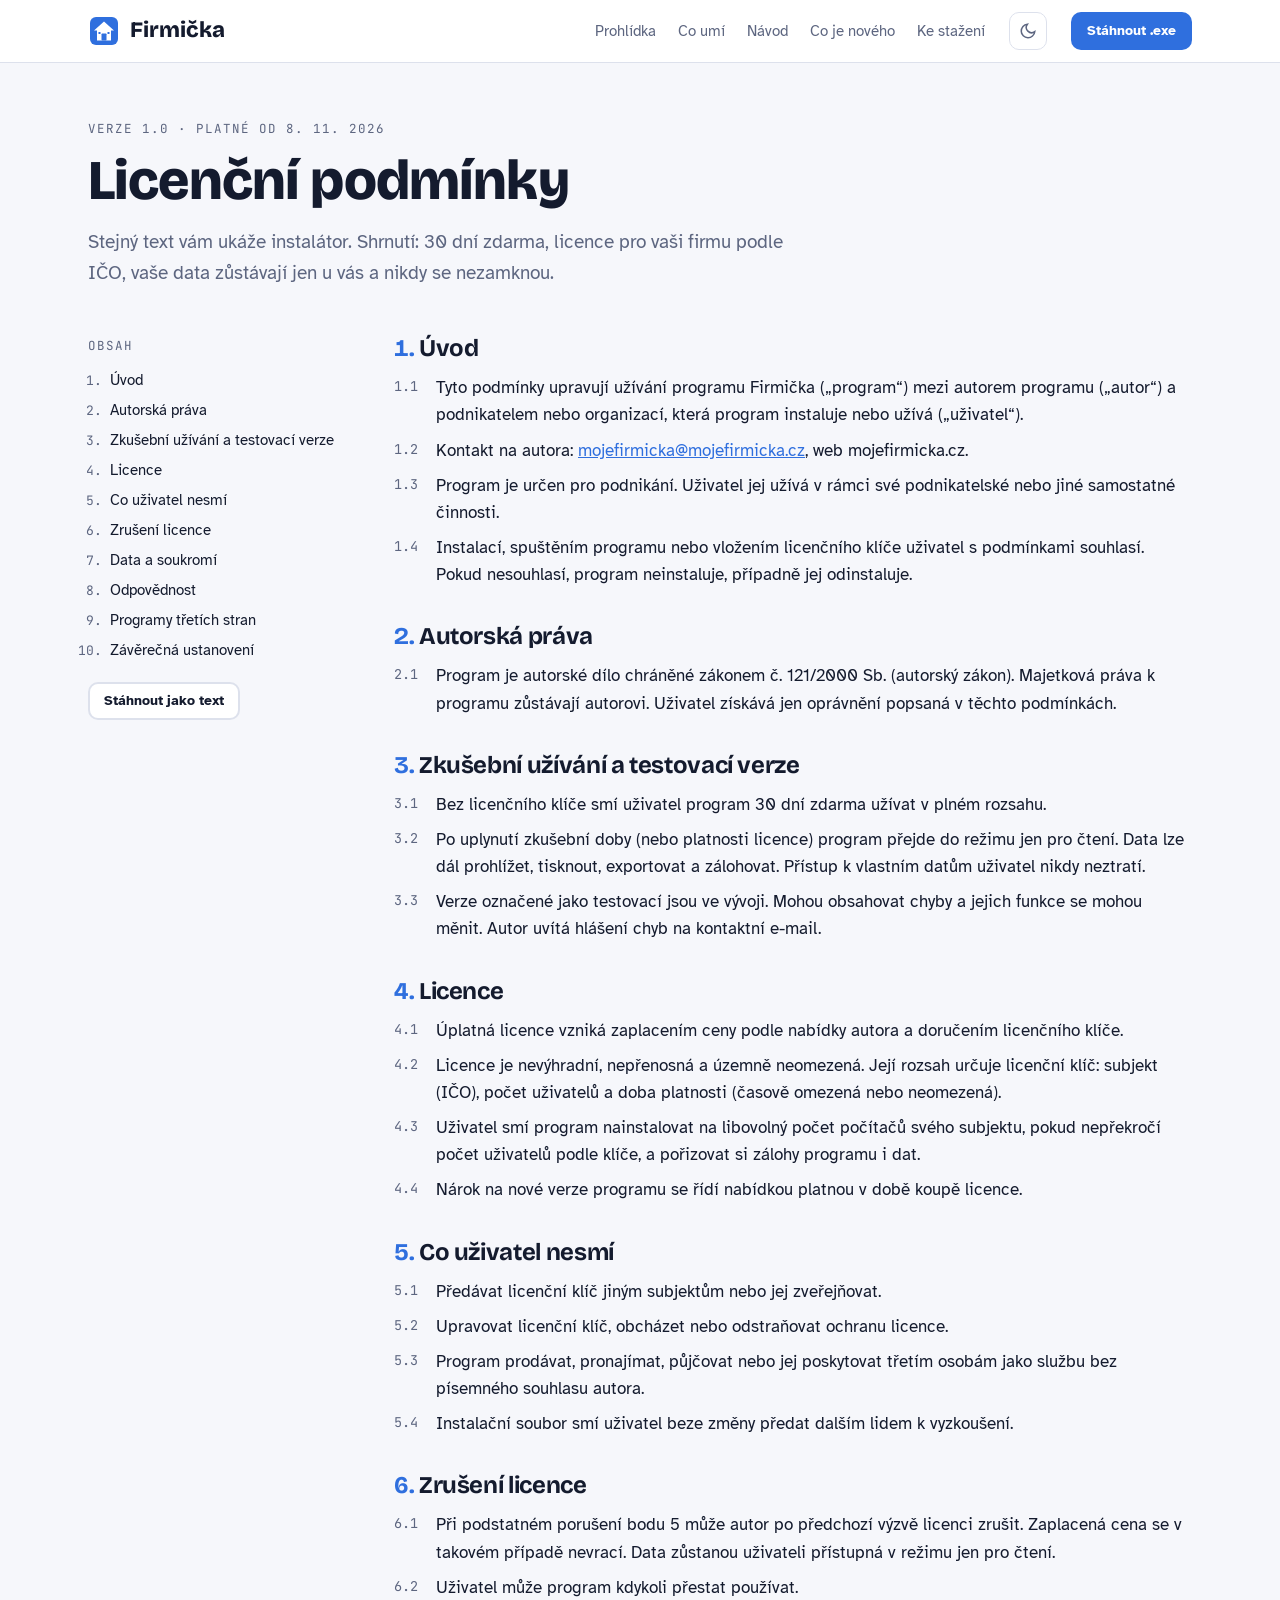
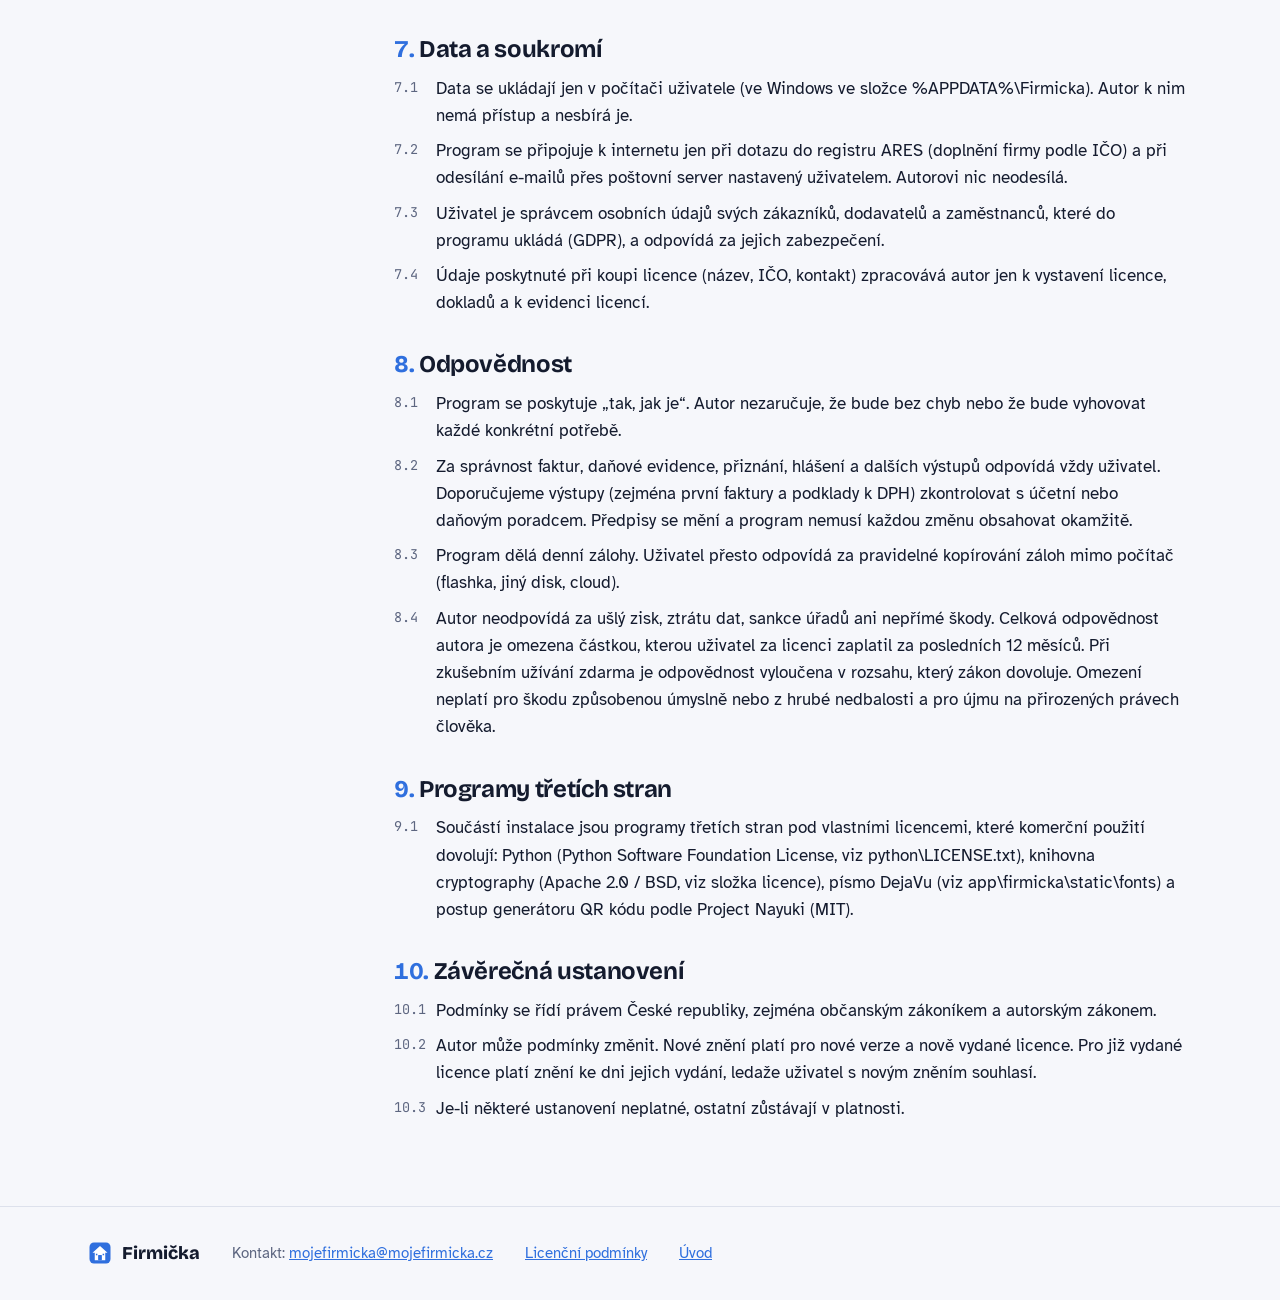
==== podminky.html @ c49df928 "Add files via upload" ====
<!doctype html>
<html lang="cs">
<head>
<meta charset="utf-8">
<meta name="viewport" content="width=device-width, initial-scale=1">
<title>Licenční podmínky · Firmička</title>
<meta name="description" content="Licenční podmínky programu Firmička: zkušební užívání, licence, data a soukromí, odpovědnost.">
<link rel="icon" href="icon.svg" type="image/svg+xml">
<link rel="stylesheet" href="fonts.css">
<link rel="stylesheet" href="styles.css">
<script>try { var t = localStorage.getItem("theme"); if (t) document.documentElement.dataset.theme = t; } catch (e) {}</script>
</head>
<body>

<header class="top">
  <div class="wrap">
    <a class="brand" href="./"><img src="icon.svg" alt="">Firmička</a>
    <nav>
      <a href="./#prohlidka">Prohlídka</a>
      <a href="./#co-umi">Co umí</a>
      <a href="#navod">Návod</a>
      <a href="#novinky">Co je nového</a>
      <a href="stahnout.html">Ke stažení</a>
    </nav>
    <button class="theme" type="button" aria-label="Přepnout světlý / tmavý vzhled" title="Světlý / tmavý vzhled">
      <svg viewBox="0 0 24 24" fill="none" stroke="currentColor" stroke-width="2" stroke-linecap="round"><path d="M21 12.8A9 9 0 1 1 11.2 3a7 7 0 0 0 9.8 9.8z"/></svg>
    </button>
    <a class="btn primary small" href="soubory/Firmicka-Setup-1.10.7.exe" download>Stáhnout .exe</a>
  </div>
</header>

<main>
<section class="page-head">
  <div class="wrap">
    <p class="eyebrow">Verze 1.0 · platné od 8. 11. 2026</p>
    <h1>Licenční podmínky</h1>
    <p class="lead">Stejný text vám ukáže instalátor. Shrnutí: 30 dní zdarma, licence pro vaši firmu podle IČO, vaše data zůstávají jen u vás a nikdy se nezamknou.</p>
  </div>
</section>
<section class="sec" style="padding-top:40px">
  <div class="wrap terms">
    <nav class="toc" aria-label="Obsah"><p class="eyebrow">Obsah</p><ol><li><a href="#cl1">Úvod</a></li><li><a href="#cl2">Autorská práva</a></li><li><a href="#cl3">Zkušební užívání a testovací verze</a></li><li><a href="#cl4">Licence</a></li><li><a href="#cl5">Co uživatel nesmí</a></li><li><a href="#cl6">Zrušení licence</a></li><li><a href="#cl7">Data a soukromí</a></li><li><a href="#cl8">Odpovědnost</a></li><li><a href="#cl9">Programy třetích stran</a></li><li><a href="#cl10">Závěrečná ustanovení</a></li></ol>
      <a class="btn ghost small" href="soubory/LICENCE.txt" download>Stáhnout jako text</a></nav>
    <div class="clauses">
<section class="clause" id="cl1"><h2><span class="num">1.</span> Úvod</h2>
<p><span class="num">1.1</span><span>Tyto podmínky upravují užívání programu Firmička („program“) mezi autorem programu („autor“) a podnikatelem nebo organizací, která program instaluje nebo užívá („uživatel“).</span></p>
<p><span class="num">1.2</span><span>Kontakt na autora: <a href="mailto:mojefirmicka@mojefirmicka.cz">mojefirmicka@mojefirmicka.cz</a>, web mojefirmicka.cz.</span></p>
<p><span class="num">1.3</span><span>Program je určen pro podnikání. Uživatel jej užívá v rámci své podnikatelské nebo jiné samostatné činnosti.</span></p>
<p><span class="num">1.4</span><span>Instalací, spuštěním programu nebo vložením licenčního klíče uživatel s podmínkami souhlasí. Pokud nesouhlasí, program neinstaluje, případně jej odinstaluje.</span></p>
</section>
<section class="clause" id="cl2"><h2><span class="num">2.</span> Autorská práva</h2>
<p><span class="num">2.1</span><span>Program je autorské dílo chráněné zákonem č. 121/2000 Sb. (autorský zákon). Majetková práva k programu zůstávají autorovi. Uživatel získává jen oprávnění popsaná v těchto podmínkách.</span></p>
</section>
<section class="clause" id="cl3"><h2><span class="num">3.</span> Zkušební užívání a testovací verze</h2>
<p><span class="num">3.1</span><span>Bez licenčního klíče smí uživatel program 30 dní zdarma užívat v plném rozsahu.</span></p>
<p><span class="num">3.2</span><span>Po uplynutí zkušební doby (nebo platnosti licence) program přejde do režimu jen pro čtení. Data lze dál prohlížet, tisknout, exportovat a zálohovat. Přístup k vlastním datům uživatel nikdy neztratí.</span></p>
<p><span class="num">3.3</span><span>Verze označené jako testovací jsou ve vývoji. Mohou obsahovat chyby a jejich funkce se mohou měnit. Autor uvítá hlášení chyb na kontaktní e-mail.</span></p>
</section>
<section class="clause" id="cl4"><h2><span class="num">4.</span> Licence</h2>
<p><span class="num">4.1</span><span>Úplatná licence vzniká zaplacením ceny podle nabídky autora a doručením licenčního klíče.</span></p>
<p><span class="num">4.2</span><span>Licence je nevýhradní, nepřenosná a územně neomezená. Její rozsah určuje licenční klíč: subjekt (IČO), počet uživatelů a doba platnosti (časově omezená nebo neomezená).</span></p>
<p><span class="num">4.3</span><span>Uživatel smí program nainstalovat na libovolný počet počítačů svého subjektu, pokud nepřekročí počet uživatelů podle klíče, a pořizovat si zálohy programu i dat.</span></p>
<p><span class="num">4.4</span><span>Nárok na nové verze programu se řídí nabídkou platnou v době koupě licence.</span></p>
</section>
<section class="clause" id="cl5"><h2><span class="num">5.</span> Co uživatel nesmí</h2>
<p><span class="num">5.1</span><span>Předávat licenční klíč jiným subjektům nebo jej zveřejňovat.</span></p>
<p><span class="num">5.2</span><span>Upravovat licenční klíč, obcházet nebo odstraňovat ochranu licence.</span></p>
<p><span class="num">5.3</span><span>Program prodávat, pronajímat, půjčovat nebo jej poskytovat třetím osobám jako službu bez písemného souhlasu autora.</span></p>
<p><span class="num">5.4</span><span>Instalační soubor smí uživatel beze změny předat dalším lidem k vyzkoušení.</span></p>
</section>
<section class="clause" id="cl6"><h2><span class="num">6.</span> Zrušení licence</h2>
<p><span class="num">6.1</span><span>Při podstatném porušení bodu 5 může autor po předchozí výzvě licenci zrušit. Zaplacená cena se v takovém případě nevrací. Data zůstanou uživateli přístupná v režimu jen pro čtení.</span></p>
<p><span class="num">6.2</span><span>Uživatel může program kdykoli přestat používat.</span></p>
</section>
<section class="clause" id="cl7"><h2><span class="num">7.</span> Data a soukromí</h2>
<p><span class="num">7.1</span><span>Data se ukládají jen v počítači uživatele (ve Windows ve složce %APPDATA%\Firmicka). Autor k nim nemá přístup a nesbírá je.</span></p>
<p><span class="num">7.2</span><span>Program se připojuje k internetu jen při dotazu do registru ARES (doplnění firmy podle IČO) a při odesílání e-mailů přes poštovní server nastavený uživatelem. Autorovi nic neodesílá.</span></p>
<p><span class="num">7.3</span><span>Uživatel je správcem osobních údajů svých zákazníků, dodavatelů a zaměstnanců, které do programu ukládá (GDPR), a odpovídá za jejich zabezpečení.</span></p>
<p><span class="num">7.4</span><span>Údaje poskytnuté při koupi licence (název, IČO, kontakt) zpracovává autor jen k vystavení licence, dokladů a k evidenci licencí.</span></p>
</section>
<section class="clause" id="cl8"><h2><span class="num">8.</span> Odpovědnost</h2>
<p><span class="num">8.1</span><span>Program se poskytuje „tak, jak je“. Autor nezaručuje, že bude bez chyb nebo že bude vyhovovat každé konkrétní potřebě.</span></p>
<p><span class="num">8.2</span><span>Za správnost faktur, daňové evidence, přiznání, hlášení a dalších výstupů odpovídá vždy uživatel. Doporučujeme výstupy (zejména první faktury a podklady k DPH) zkontrolovat s účetní nebo daňovým poradcem. Předpisy se mění a program nemusí každou změnu obsahovat okamžitě.</span></p>
<p><span class="num">8.3</span><span>Program dělá denní zálohy. Uživatel přesto odpovídá za pravidelné kopírování záloh mimo počítač (flashka, jiný disk, cloud).</span></p>
<p><span class="num">8.4</span><span>Autor neodpovídá za ušlý zisk, ztrátu dat, sankce úřadů ani nepřímé škody. Celková odpovědnost autora je omezena částkou, kterou uživatel za licenci zaplatil za posledních 12 měsíců. Při zkušebním užívání zdarma je odpovědnost vyloučena v rozsahu, který zákon dovoluje. Omezení neplatí pro škodu způsobenou úmyslně nebo z hrubé nedbalosti a pro újmu na přirozených právech člověka.</span></p>
</section>
<section class="clause" id="cl9"><h2><span class="num">9.</span> Programy třetích stran</h2>
<p><span class="num">9.1</span><span>Součástí instalace jsou programy třetích stran pod vlastními licencemi, které komerční použití dovolují: Python (Python Software Foundation License, viz python\LICENSE.txt), knihovna cryptography (Apache 2.0 / BSD, viz složka licence), písmo DejaVu (viz app\firmicka\static\fonts) a postup generátoru QR kódu podle Project Nayuki (MIT).</span></p>
</section>
<section class="clause" id="cl10"><h2><span class="num">10.</span> Závěrečná ustanovení</h2>
<p><span class="num">10.1</span><span>Podmínky se řídí právem České republiky, zejména občanským zákoníkem a autorským zákonem.</span></p>
<p><span class="num">10.2</span><span>Autor může podmínky změnit. Nové znění platí pro nové verze a nově vydané licence. Pro již vydané licence platí znění ke dni jejich vydání, ledaže uživatel s novým zněním souhlasí.</span></p>
<p><span class="num">10.3</span><span>Je-li některé ustanovení neplatné, ostatní zůstávají v platnosti.</span></p>
</section>
    </div>
  </div>
</section>
</main>

<footer>
  <div class="wrap">
    <a class="brand" href="./"><img src="icon.svg" alt="">Firmička</a>
    <span>Kontakt: <a href="mailto:mojefirmicka@mojefirmicka.cz">mojefirmicka@mojefirmicka.cz</a></span>
    <a href="podminky.html">Licenční podmínky</a>
    <a href="./">Úvod</a>
  </div>
</footer>

<script src="web.js"></script>
</body>
</html>
---- fonts.css ----
/* Písma: Bricolage Grotesque, Atkinson Hyperlegible, JetBrains Mono (SIL Open Font License 1.1),
   uložená přímo na webu – stránka nic nenačítá z Google. */
/* latin-ext */
@font-face {
  font-family: 'Atkinson Hyperlegible';
  font-style: normal;
  font-weight: 400;
  font-display: swap;
  src: url(fonts/atkinson-hyperlegible-latin-ext-0.woff2) format('woff2');
  unicode-range: U+0100-02BA, U+02BD-02C5, U+02C7-02CC, U+02CE-02D7, U+02DD-02FF, U+0304, U+0308, U+0329, U+1D00-1DBF, U+1E00-1E9F, U+1EF2-1EFF, U+2020, U+20A0-20AB, U+20AD-20C4, U+2113, U+2C60-2C7F, U+A720-A7FF;
}
/* latin */
@font-face {
  font-family: 'Atkinson Hyperlegible';
  font-style: normal;
  font-weight: 400;
  font-display: swap;
  src: url(fonts/atkinson-hyperlegible-latin-1.woff2) format('woff2');
  unicode-range: U+0000-00FF, U+0131, U+0152-0153, U+02BB-02BC, U+02C6, U+02DA, U+02DC, U+0304, U+0308, U+0329, U+2000-206F, U+20AC, U+2122, U+2191, U+2193, U+2212, U+2215, U+FEFF, U+FFFD;
}
/* latin-ext */
@font-face {
  font-family: 'Atkinson Hyperlegible';
  font-style: normal;
  font-weight: 700;
  font-display: swap;
  src: url(fonts/atkinson-hyperlegible-latin-ext-2.woff2) format('woff2');
  unicode-range: U+0100-02BA, U+02BD-02C5, U+02C7-02CC, U+02CE-02D7, U+02DD-02FF, U+0304, U+0308, U+0329, U+1D00-1DBF, U+1E00-1E9F, U+1EF2-1EFF, U+2020, U+20A0-20AB, U+20AD-20C4, U+2113, U+2C60-2C7F, U+A720-A7FF;
}
/* latin */
@font-face {
  font-family: 'Atkinson Hyperlegible';
  font-style: normal;
  font-weight: 700;
  font-display: swap;
  src: url(fonts/atkinson-hyperlegible-latin-3.woff2) format('woff2');
  unicode-range: U+0000-00FF, U+0131, U+0152-0153, U+02BB-02BC, U+02C6, U+02DA, U+02DC, U+0304, U+0308, U+0329, U+2000-206F, U+20AC, U+2122, U+2191, U+2193, U+2212, U+2215, U+FEFF, U+FFFD;
}
/* latin-ext */
@font-face {
  font-family: 'Bricolage Grotesque';
  font-style: normal;
  font-weight: 500;
  font-stretch: 100%;
  font-display: swap;
  src: url(fonts/bricolage-grotesque-latin-ext-4.woff2) format('woff2');
  unicode-range: U+0100-02BA, U+02BD-02C5, U+02C7-02CC, U+02CE-02D7, U+02DD-02FF, U+0304, U+0308, U+0329, U+1D00-1DBF, U+1E00-1E9F, U+1EF2-1EFF, U+2020, U+20A0-20AB, U+20AD-20C4, U+2113, U+2C60-2C7F, U+A720-A7FF;
}
/* latin */
@font-face {
  font-family: 'Bricolage Grotesque';
  font-style: normal;
  font-weight: 500;
  font-stretch: 100%;
  font-display: swap;
  src: url(fonts/bricolage-grotesque-latin-5.woff2) format('woff2');
  unicode-range: U+0000-00FF, U+0131, U+0152-0153, U+02BB-02BC, U+02C6, U+02DA, U+02DC, U+0304, U+0308, U+0329, U+2000-206F, U+20AC, U+2122, U+2191, U+2193, U+2212, U+2215, U+FEFF, U+FFFD;
}
/* latin-ext */
@font-face {
  font-family: 'Bricolage Grotesque';
  font-style: normal;
  font-weight: 700;
  font-stretch: 100%;
  font-display: swap;
  src: url(fonts/bricolage-grotesque-latin-ext-4.woff2) format('woff2');
  unicode-range: U+0100-02BA, U+02BD-02C5, U+02C7-02CC, U+02CE-02D7, U+02DD-02FF, U+0304, U+0308, U+0329, U+1D00-1DBF, U+1E00-1E9F, U+1EF2-1EFF, U+2020, U+20A0-20AB, U+20AD-20C4, U+2113, U+2C60-2C7F, U+A720-A7FF;
}
/* latin */
@font-face {
  font-family: 'Bricolage Grotesque';
  font-style: normal;
  font-weight: 700;
  font-stretch: 100%;
  font-display: swap;
  src: url(fonts/bricolage-grotesque-latin-5.woff2) format('woff2');
  unicode-range: U+0000-00FF, U+0131, U+0152-0153, U+02BB-02BC, U+02C6, U+02DA, U+02DC, U+0304, U+0308, U+0329, U+2000-206F, U+20AC, U+2122, U+2191, U+2193, U+2212, U+2215, U+FEFF, U+FFFD;
}
/* latin-ext */
@font-face {
  font-family: 'Bricolage Grotesque';
  font-style: normal;
  font-weight: 800;
  font-stretch: 100%;
  font-display: swap;
  src: url(fonts/bricolage-grotesque-latin-ext-4.woff2) format('woff2');
  unicode-range: U+0100-02BA, U+02BD-02C5, U+02C7-02CC, U+02CE-02D7, U+02DD-02FF, U+0304, U+0308, U+0329, U+1D00-1DBF, U+1E00-1E9F, U+1EF2-1EFF, U+2020, U+20A0-20AB, U+20AD-20C4, U+2113, U+2C60-2C7F, U+A720-A7FF;
}
/* latin */
@font-face {
  font-family: 'Bricolage Grotesque';
  font-style: normal;
  font-weight: 800;
  font-stretch: 100%;
  font-display: swap;
  src: url(fonts/bricolage-grotesque-latin-5.woff2) format('woff2');
  unicode-range: U+0000-00FF, U+0131, U+0152-0153, U+02BB-02BC, U+02C6, U+02DA, U+02DC, U+0304, U+0308, U+0329, U+2000-206F, U+20AC, U+2122, U+2191, U+2193, U+2212, U+2215, U+FEFF, U+FFFD;
}
/* latin-ext */
@font-face {
  font-family: 'JetBrains Mono';
  font-style: normal;
  font-weight: 400;
  font-display: swap;
  src: url(fonts/jetbrains-mono-latin-ext-6.woff2) format('woff2');
  unicode-range: U+0100-02BA, U+02BD-02C5, U+02C7-02CC, U+02CE-02D7, U+02DD-02FF, U+0304, U+0308, U+0329, U+1D00-1DBF, U+1E00-1E9F, U+1EF2-1EFF, U+2020, U+20A0-20AB, U+20AD-20C4, U+2113, U+2C60-2C7F, U+A720-A7FF;
}
/* latin */
@font-face {
  font-family: 'JetBrains Mono';
  font-style: normal;
  font-weight: 400;
  font-display: swap;
  src: url(fonts/jetbrains-mono-latin-7.woff2) format('woff2');
  unicode-range: U+0000-00FF, U+0131, U+0152-0153, U+02BB-02BC, U+02C6, U+02DA, U+02DC, U+0304, U+0308, U+0329, U+2000-206F, U+20AC, U+2122, U+2191, U+2193, U+2212, U+2215, U+FEFF, U+FFFD;
}
/* latin-ext */
@font-face {
  font-family: 'JetBrains Mono';
  font-style: normal;
  font-weight: 600;
  font-display: swap;
  src: url(fonts/jetbrains-mono-latin-ext-6.woff2) format('woff2');
  unicode-range: U+0100-02BA, U+02BD-02C5, U+02C7-02CC, U+02CE-02D7, U+02DD-02FF, U+0304, U+0308, U+0329, U+1D00-1DBF, U+1E00-1E9F, U+1EF2-1EFF, U+2020, U+20A0-20AB, U+20AD-20C4, U+2113, U+2C60-2C7F, U+A720-A7FF;
}
/* latin */
@font-face {
  font-family: 'JetBrains Mono';
  font-style: normal;
  font-weight: 600;
  font-display: swap;
  src: url(fonts/jetbrains-mono-latin-7.woff2) format('woff2');
  unicode-range: U+0000-00FF, U+0131, U+0152-0153, U+02BB-02BC, U+02C6, U+02DA, U+02DC, U+0304, U+0308, U+0329, U+2000-206F, U+20AC, U+2122, U+2191, U+2193, U+2212, U+2215, U+FEFF, U+FFFD;
}
---- styles.css ----
/* Firmička – web. Barvy podle aplikace (modrá #2f6fde), světlý i tmavý režim. */
:root {
  --paper: #f6f7fb; --sheet: #ffffff; --ink: #141b2e; --muted: #5d6680; --line: #dde1ec;
  --blue: #2f6fde; --blue-deep: #1d4fb0; --blue-wash: #e8effc; --stamp: #c8402f; --ok: #1f8a4c; --warn-wash: #fff4dc;
  --on-blue: #ffffff;
  --shadow: 0 1px 0 var(--line), 0 30px 60px -32px rgba(20, 35, 80, .45);
  --display: "Bricolage Grotesque", "Segoe UI", system-ui, sans-serif;
  --body: "Atkinson Hyperlegible", "Segoe UI", system-ui, sans-serif;
  --mono: "JetBrains Mono", ui-monospace, Consolas, monospace;
  color-scheme: light;
}
@media (prefers-color-scheme: dark) {
  :root:not([data-theme="light"]) {
    --paper: #0f1320; --sheet: #182033; --ink: #e8ebf4; --muted: #9aa3bb; --line: #2a3349;
    --blue: #5b8ff0; --blue-deep: #2a5bc4; --blue-wash: #1b2742; --stamp: #ef6e5c; --ok: #4cc27f; --warn-wash: #2e2716;
    --shadow: 0 1px 0 var(--line), 0 30px 60px -32px rgba(0, 0, 0, .8); color-scheme: dark;
  }
}
:root[data-theme="dark"] {
  --paper: #0f1320; --sheet: #182033; --ink: #e8ebf4; --muted: #9aa3bb; --line: #2a3349;
  --blue: #5b8ff0; --blue-deep: #2a5bc4; --blue-wash: #1b2742; --stamp: #ef6e5c; --ok: #4cc27f; --warn-wash: #2e2716;
  --shadow: 0 1px 0 var(--line), 0 30px 60px -32px rgba(0, 0, 0, .8); color-scheme: dark;
}

* { box-sizing: border-box; }
html { scroll-behavior: smooth; scroll-padding-top: 80px; }
body { margin: 0; background: var(--paper); color: var(--ink); font-family: var(--body); font-size: 17px; line-height: 1.6; overflow-x: hidden; }
img { max-width: 100%; display: block; }
a { color: var(--blue); }
a:focus-visible, button:focus-visible, summary:focus-visible { outline: 3px solid var(--blue); outline-offset: 3px; border-radius: 6px; }
h1, h2, h3 { font-family: var(--display); line-height: 1.08; text-wrap: balance; margin: 0; letter-spacing: -0.015em; }
p { margin: 0; }
.wrap { max-width: 1160px; margin: 0 auto; padding-inline: 16px; }
@media (min-width: 700px) { .wrap { padding-inline: 28px; } }
.eyebrow { font-family: var(--mono); font-size: 12.5px; letter-spacing: .08em; text-transform: uppercase; color: var(--muted); }
.num { font-family: var(--mono); font-variant-numeric: tabular-nums; }
.beta { display: inline-block; font-family: var(--mono); font-size: 11.5px; font-weight: 600; letter-spacing: .08em; text-transform: uppercase;
  color: var(--stamp); border: 1.5px solid currentColor; border-radius: 5px; padding: 1px 7px; vertical-align: middle; }

/* hlavička */
.top { position: sticky; top: 0; z-index: 20; background: color-mix(in srgb, var(--sheet) 92%, transparent); backdrop-filter: blur(10px); border-bottom: 1px solid var(--line); }
.top .wrap { display: flex; align-items: center; gap: 24px; padding-block: 12px; }
.brand { display: flex; align-items: center; gap: 10px; font-family: var(--display); font-weight: 800; font-size: 22px; color: var(--ink); text-decoration: none; }
.brand img { width: 32px; height: 32px; flex: none; }
.top nav { display: flex; gap: 22px; margin-left: auto; }
.top nav a { color: var(--muted); text-decoration: none; font-size: 15px; }
.top nav a:hover, .top nav a[aria-current] { color: var(--ink); }
.theme { background: none; border: 1px solid var(--line); color: var(--muted); width: 38px; height: 38px; border-radius: 10px; cursor: pointer; display: grid; place-items: center; flex: none; }
.theme:hover { color: var(--ink); border-color: var(--blue); }
.theme svg { width: 18px; height: 18px; }
.btn { display: inline-flex; align-items: center; justify-content: center; gap: 10px; font: 700 16px/1.1 var(--body); padding: 14px 22px; border-radius: 10px; text-decoration: none; border: 2px solid transparent; cursor: pointer; }
.btn.primary { background: var(--blue); color: var(--on-blue); }
.btn.primary:hover { background: var(--blue-deep); }
.btn.ghost { border-color: var(--line); color: var(--ink); background: var(--sheet); }
.btn.ghost:hover { border-color: var(--blue); }
.btn.small { padding: 9px 14px; font-size: 14px; }
.btn svg { width: 18px; height: 18px; flex: none; }
@media (max-width: 820px) { .top nav { display: none; } .top .btn { margin-left: auto; } }
@media (max-width: 380px) { .top .btn.small { padding: 8px 10px; font-size: 13px; } .brand { font-size: 19px; } }

/* hero */
.hero .wrap { display: grid; grid-template-columns: minmax(0, .9fr) minmax(0, 1.25fr); gap: 52px; align-items: center; padding-block: 64px 80px; }
.hero h1 { font-size: clamp(38px, 5.4vw, 66px); font-weight: 800; margin-top: 14px; }
.hero h1 em { font-style: normal; color: var(--blue); }
.hero .lead { font-size: 19px; color: var(--muted); max-width: 36ch; margin-top: 22px; }
.cta { display: flex; gap: 12px; flex-wrap: wrap; margin-top: 30px; }
.facts { display: flex; flex-wrap: wrap; gap: 6px 22px; margin: 24px 0 0; font-size: 14.5px; color: var(--muted); padding: 0; list-style: none; }
.facts li::before { content: "✓ "; color: var(--ok); font-weight: 700; }
@media (max-width: 960px) { .hero .wrap { grid-template-columns: 1fr; gap: 44px; padding-block: 40px 56px; } }

/* okno prohlížeče se snímkem */
.win { background: var(--sheet); border: 1px solid var(--line); border-radius: 12px; overflow: hidden; box-shadow: var(--shadow); }
.win .bar { display: flex; align-items: center; gap: 7px; padding: 9px 12px; border-bottom: 1px solid var(--line); background: var(--paper); }
.win .bar i { width: 10px; height: 10px; border-radius: 50%; background: var(--line); }
.win .bar span { margin-left: 10px; font-family: var(--mono); font-size: 11.5px; color: var(--muted); background: var(--sheet); border: 1px solid var(--line); border-radius: 6px; padding: 2px 10px; overflow: hidden; white-space: nowrap; text-overflow: ellipsis; }
.win img { width: 100%; height: auto; aspect-ratio: 1360 / 850; }
.hero .win { transform: perspective(1600px) rotateY(-4deg) rotateX(1deg); }
@media (max-width: 960px) { .hero .win { transform: none; } }
.shot-dark { display: none; }
:root[data-theme="dark"] .shot-light { display: none; }
:root[data-theme="dark"] .shot-dark { display: block; }
@media (prefers-color-scheme: dark) {
  :root:not([data-theme="light"]) .shot-light { display: none; }
  :root:not([data-theme="light"]) .shot-dark { display: block; }
}

/* sekce */
.sec { padding-block: 84px; }
.sec-head { display: grid; gap: 12px; max-width: 660px; margin-bottom: 44px; }
.sec-head h2 { font-size: clamp(30px, 4vw, 44px); font-weight: 700; }
.sec-head p { color: var(--muted); font-size: 18px; }
.band { background: var(--sheet); border-block: 1px solid var(--line); }

/* prohlídka – záložky se snímky */
.tour { display: grid; grid-template-columns: 260px minmax(0, 1fr); gap: 36px; align-items: start; }
.tabs { display: grid; gap: 4px; }
.tab { text-align: left; background: none; border: 1px solid transparent; border-radius: 10px; padding: 12px 14px; cursor: pointer; color: var(--ink); font: inherit; display: grid; gap: 2px; }
.tab b { font-family: var(--display); font-size: 18px; }
.tab span { font-size: 14px; color: var(--muted); line-height: 1.4; }
.tab:hover { border-color: var(--line); }
.tab[aria-selected="true"] { background: var(--blue-wash); border-color: var(--blue); }
.tab[aria-selected="true"] b { color: var(--blue); }
.tour .cap { margin-top: 16px; color: var(--muted); font-size: 15.5px; min-height: 3em; }
@media (max-width: 900px) {
  .tour { grid-template-columns: 1fr; gap: 20px; }
  .tabs { display: flex; overflow-x: auto; gap: 6px; padding-bottom: 6px; scrollbar-width: thin; }
  .tab { flex: none; padding: 8px 14px; border-color: var(--line); background: var(--sheet); }
  .tab span { display: none; }
  .tab b { font-size: 15.5px; }
}

/* moduly */
.mods { display: grid; grid-template-columns: repeat(3, 1fr); gap: 1px; background: var(--line); border: 1px solid var(--line); border-radius: 14px; overflow: hidden; }
.mod { background: var(--sheet); padding: 28px 26px 30px; display: grid; gap: 10px; align-content: start; min-width: 0; }
.mod .tag { font-family: var(--mono); font-size: 12px; color: var(--blue); }
.mod h3 { font-size: 23px; font-weight: 700; }
.mod p { color: var(--muted); font-size: 15.5px; }
.mod ul { margin: 4px 0 0; padding: 0; list-style: none; display: grid; gap: 4px; font-size: 14.5px; }
.mod li { padding-left: 16px; position: relative; }
.mod li::before { content: ""; position: absolute; left: 0; top: .65em; width: 7px; height: 2px; background: var(--blue); }
@media (max-width: 900px) { .mods { grid-template-columns: 1fr 1fr; } }
@media (max-width: 600px) { .mods { grid-template-columns: 1fr; } }

/* pro účetní */
.split { display: grid; grid-template-columns: minmax(0, 1fr) minmax(0, 1.1fr); gap: 56px; align-items: start; }
.split .sec-head { margin-bottom: 0; }
.formats { display: grid; border-top: 1px solid var(--line); }
.fmt { display: grid; grid-template-columns: 170px 1fr; gap: 16px; padding: 16px 0; border-bottom: 1px solid var(--line); }
.fmt code { font-family: var(--mono); font-size: 14px; font-weight: 600; }
.fmt span { color: var(--muted); font-size: 15.5px; }
@media (max-width: 900px) { .split { grid-template-columns: 1fr; gap: 36px; } }
@media (max-width: 520px) { .fmt { grid-template-columns: 1fr; gap: 2px; } }

/* mobil */
.phones { display: flex; gap: 18px; justify-content: center; align-items: flex-start; min-width: 0; }
.phone { width: calc((100% - 36px) / 3); max-width: 210px; flex: none; border: 8px solid #1b2133; border-radius: 30px; overflow: hidden; background: #1b2133; box-shadow: var(--shadow); }
.phone img { border-radius: 22px; width: 100%; height: auto; aspect-ratio: 390 / 844; }
.phone:nth-child(2) { margin-top: 40px; }
@media (max-width: 760px) { .phones { gap: 12px; } .phone { width: calc((100% - 24px) / 3); border-width: 5px; border-radius: 18px; } .phone img { border-radius: 13px; } .phone:nth-child(2) { margin-top: 20px; } }

/* kroky */
.steps { display: grid; grid-template-columns: repeat(3, 1fr); gap: 28px; counter-reset: s; padding: 0; margin: 0; list-style: none; }
.steps li { display: grid; gap: 8px; align-content: start; }
.steps li::before { counter-increment: s; content: counter(s); font-family: var(--display); font-weight: 800; font-size: 44px; color: var(--blue); line-height: 1; }
.steps h3 { font-size: 21px; font-weight: 700; }
.steps p { color: var(--muted); font-size: 15.5px; }
@media (max-width: 760px) { .steps { grid-template-columns: 1fr; } }

/* stažení */
.dl { background: var(--blue-deep); color: var(--on-blue); }
.dl .sec-head p, .dl .eyebrow { color: rgba(255,255,255,.8); }
.files { display: grid; grid-template-columns: 1.3fr 1fr 1fr; gap: 16px; }
.file { background: var(--sheet); color: var(--ink); border-radius: 14px; padding: 26px; display: grid; gap: 10px; align-content: start; min-width: 0; border: 1px solid var(--line); }
.file.main { outline: 3px solid #ffd27a; outline-offset: -3px; }
.file h3 { font-size: 22px; font-weight: 700; }
.file .meta { font-family: var(--mono); font-size: 12.5px; color: var(--muted); overflow-wrap: anywhere; }
.file p { font-size: 15px; color: var(--muted); }
.file .btn { margin-top: 6px; }
.file .rec { font-family: var(--mono); font-size: 11.5px; letter-spacing: .08em; text-transform: uppercase; color: var(--stamp); }
.note { margin-top: 18px; font-size: 14.5px; color: rgba(255,255,255,.82); max-width: 72ch; }
@media (max-width: 900px) { .files { grid-template-columns: 1fr; } }

/* FAQ */
.faq { display: grid; grid-template-columns: 1fr 1fr; gap: 0 48px; }
.faq details { border-top: 1px solid var(--line); padding: 18px 0; }
.faq summary { cursor: pointer; font-family: var(--display); font-weight: 700; font-size: 19px; list-style: none; display: flex; justify-content: space-between; gap: 16px; }
.faq summary::-webkit-details-marker { display: none; }
.faq summary::after { content: "+"; color: var(--blue); font-family: var(--mono); }
.faq details[open] summary::after { content: "–"; }
.faq details p { margin-top: 10px; color: var(--muted); font-size: 16px; max-width: 60ch; }
@media (max-width: 760px) { .faq { grid-template-columns: 1fr; } }

/* stránka ke stažení */
.page-head { padding-block: 56px 8px; }
.page-head h1 { font-size: clamp(36px, 5vw, 56px); font-weight: 800; margin-top: 12px; }
.page-head p.lead { color: var(--muted); font-size: 19px; margin-top: 16px; max-width: 60ch; }
.callout { background: var(--warn-wash); border: 1px solid color-mix(in srgb, #d99a1e 45%, var(--line)); border-radius: 12px; padding: 18px 20px; font-size: 15.5px; display: grid; gap: 6px; }
.callout b { font-family: var(--display); font-size: 17px; }
.guide { display: grid; grid-template-columns: minmax(0, 1fr) minmax(0, 1fr); gap: 40px; }
.guide h3 { font-size: 22px; margin-bottom: 12px; }
.guide ol { margin: 0; padding-left: 22px; display: grid; gap: 8px; color: var(--ink); }
.guide ol li::marker { font-family: var(--mono); color: var(--blue); font-weight: 600; }
.guide p { color: var(--muted); font-size: 15.5px; margin-top: 10px; }
kbd, .k { font-family: var(--mono); font-size: 13.5px; background: var(--paper); border: 1px solid var(--line); border-bottom-width: 2px; border-radius: 5px; padding: 0 6px; white-space: nowrap; }
@media (max-width: 820px) { .guide { grid-template-columns: 1fr; } }
.sums { background: var(--sheet); border: 1px solid var(--line); border-radius: 12px; padding: 16px 18px; }
.sums summary { cursor: pointer; font-weight: 700; }
.sums pre { margin: 12px 0 0; padding: 14px 16px; background: var(--paper); border-radius: 8px; overflow-x: auto; font-family: var(--mono); font-size: 12px; line-height: 1.7; }
.sums p { color: var(--muted); font-size: 14.5px; margin-top: 10px; }
.log { display: grid; gap: 0; border-top: 1px solid var(--line); }
.log article { display: grid; grid-template-columns: 150px minmax(0, 1fr); gap: 20px; padding: 20px 0; border-bottom: 1px solid var(--line); }
.log h3 { font-size: 20px; }
.log .when { font-family: var(--mono); font-size: 12.5px; color: var(--muted); margin-top: 4px; }
.log ul { margin: 0; padding-left: 18px; color: var(--muted); font-size: 15.5px; display: grid; gap: 3px; }
@media (max-width: 600px) { .log article { grid-template-columns: 1fr; gap: 8px; } }

/* galerie – zvětšení snímku */
.zoom { cursor: zoom-in; }
dialog.lb { border: 0; padding: 0; background: transparent; max-width: min(1400px, 96vw); width: 100%; }
dialog.lb::backdrop { background: rgba(8, 12, 24, .82); }
dialog.lb img { width: 100%; height: auto; border-radius: 10px; box-shadow: 0 30px 80px rgba(0,0,0,.6); }
dialog.lb button { position: absolute; top: -44px; right: 0; background: #fff; color: #141b2e; border: 0; border-radius: 8px; padding: 8px 14px; font: 700 15px var(--body); cursor: pointer; }
dialog.lb p { color: #fff; text-align: center; margin-top: 12px; font-size: 15px; }

/* patička */
footer { border-top: 1px solid var(--line); }
footer .wrap { display: flex; flex-wrap: wrap; gap: 12px 32px; align-items: center; padding-block: 32px; font-size: 14.5px; color: var(--muted); }
footer .brand { font-size: 18px; }
footer .brand img { width: 24px; height: 24px; }
.ph { background: var(--blue-wash); color: var(--blue); padding: 1px 6px; border-radius: 4px; font-family: var(--mono); font-size: 13px; }

@media (prefers-reduced-motion: no-preference) {
  .hero .win { animation: rise .8s cubic-bezier(.2,.8,.2,1) both; }
  @keyframes rise { from { opacity: 0; transform: perspective(1600px) rotateY(-10deg) translateY(24px); } }
  .tour .win img { animation: fade .35s ease both; }
  @keyframes fade { from { opacity: .3; } }
}

/* licenční podmínky */
.terms { display: grid; grid-template-columns: 250px minmax(0, 1fr); gap: 56px; align-items: start; }
.toc { position: sticky; top: 90px; display: grid; gap: 12px; }
.toc ol { margin: 0; padding-left: 22px; display: grid; gap: 6px; font-size: 15px; }
.toc ol li::marker { font-family: var(--mono); color: var(--muted); font-size: 13px; }
.toc a { color: var(--ink); text-decoration: none; }
.toc a:hover { color: var(--blue); }
.toc .btn { justify-self: start; margin-top: 8px; }
.clauses { max-width: 72ch; display: grid; gap: 36px; }
.clause h2 { font-size: 24px; margin-bottom: 12px; }
.clause h2 .num { color: var(--blue); font-family: var(--display); }
.clause p { margin-top: 8px; color: var(--ink); display: grid; grid-template-columns: 42px 1fr; }
.clause p .num { color: var(--muted); font-size: 13.5px; padding-top: 2px; }
@media (max-width: 820px) { .terms { grid-template-columns: 1fr; gap: 32px; } .toc { position: static; } }

/* EET 2.0 ready */
.eet-ready { display: inline-flex; align-items: center; gap: 8px; flex-wrap: wrap; margin-top: 16px; padding: 6px 14px 6px 8px;
  border-radius: 999px; background: color-mix(in srgb, var(--ok) 12%, var(--sheet)); border: 1px solid color-mix(in srgb, var(--ok) 35%, transparent);
  color: var(--ink); text-decoration: none; font-size: 14px; line-height: 1.3; }
.eet-ready svg { width: 22px; height: 22px; flex: none; padding: 3px; border-radius: 50%; background: var(--ok); color: #fff; }
.eet-ready b { font-family: var(--mono); font-size: 13px; letter-spacing: .06em; text-transform: uppercase; color: var(--ok); }
.eet-ready span { color: var(--muted); }
.eet-ready:hover { border-color: var(--ok); }
.eet-strip { border-block: 1px solid var(--line); background: color-mix(in srgb, var(--ok) 7%, var(--paper)); }
.eet-strip .wrap { padding-block: 22px; }
.eet-strip p { max-width: 80ch; color: var(--muted); }
.eet-strip b { color: var(--ink); }
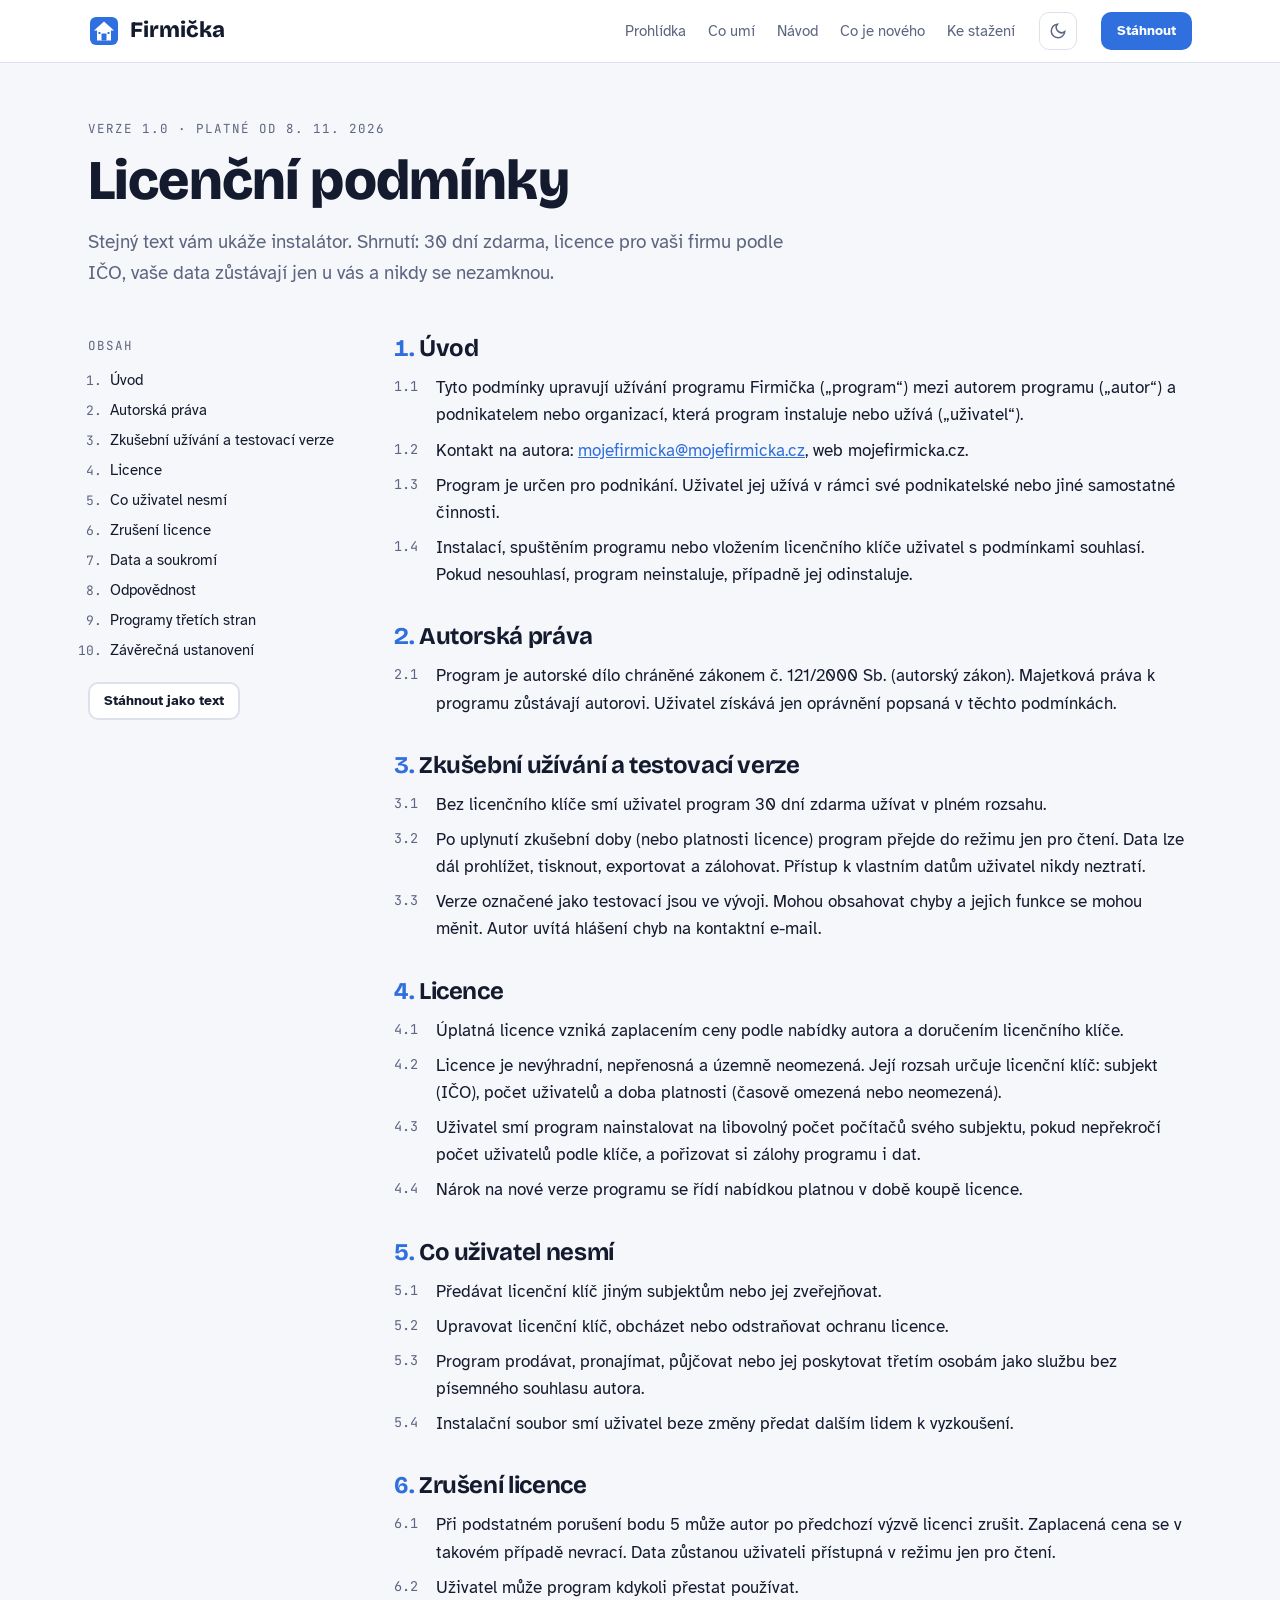
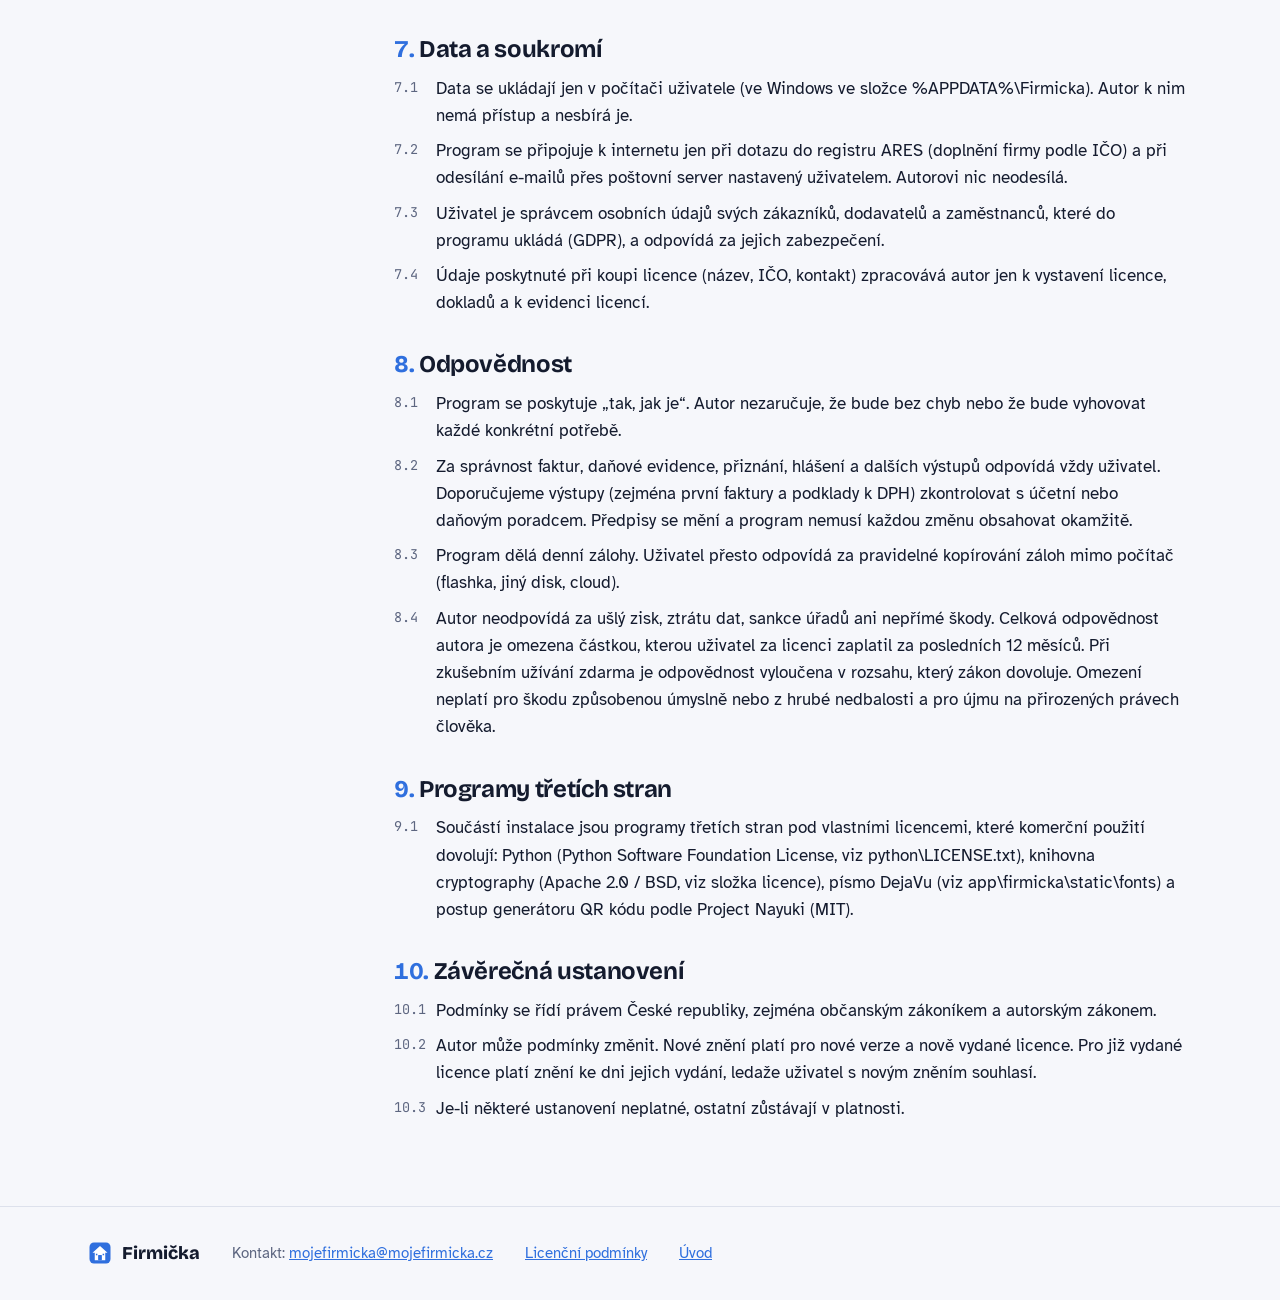
==== commit 7ba39361: "Add files via upload" ====
--- a/podminky.html
+++ b/podminky.html
@@ -18,14 +18,14 @@
     <nav>
       <a href="./#prohlidka">Prohlídka</a>
       <a href="./#co-umi">Co umí</a>
-      <a href="#navod">Návod</a>
-      <a href="#novinky">Co je nového</a>
+      <a href="stahnout.html#navod">Návod</a>
+      <a href="stahnout.html#novinky">Co je nového</a>
       <a href="stahnout.html">Ke stažení</a>
     </nav>
     <button class="theme" type="button" aria-label="Přepnout světlý / tmavý vzhled" title="Světlý / tmavý vzhled">
       <svg viewBox="0 0 24 24" fill="none" stroke="currentColor" stroke-width="2" stroke-linecap="round"><path d="M21 12.8A9 9 0 1 1 11.2 3a7 7 0 0 0 9.8 9.8z"/></svg>
     </button>
-    <a class="btn primary small" href="soubory/Firmicka-Setup-1.10.7.exe" download>Stáhnout .exe</a>
+    <a class="btn primary small" href="stahnout.html">Stáhnout</a>
   </div>
 </header>
 
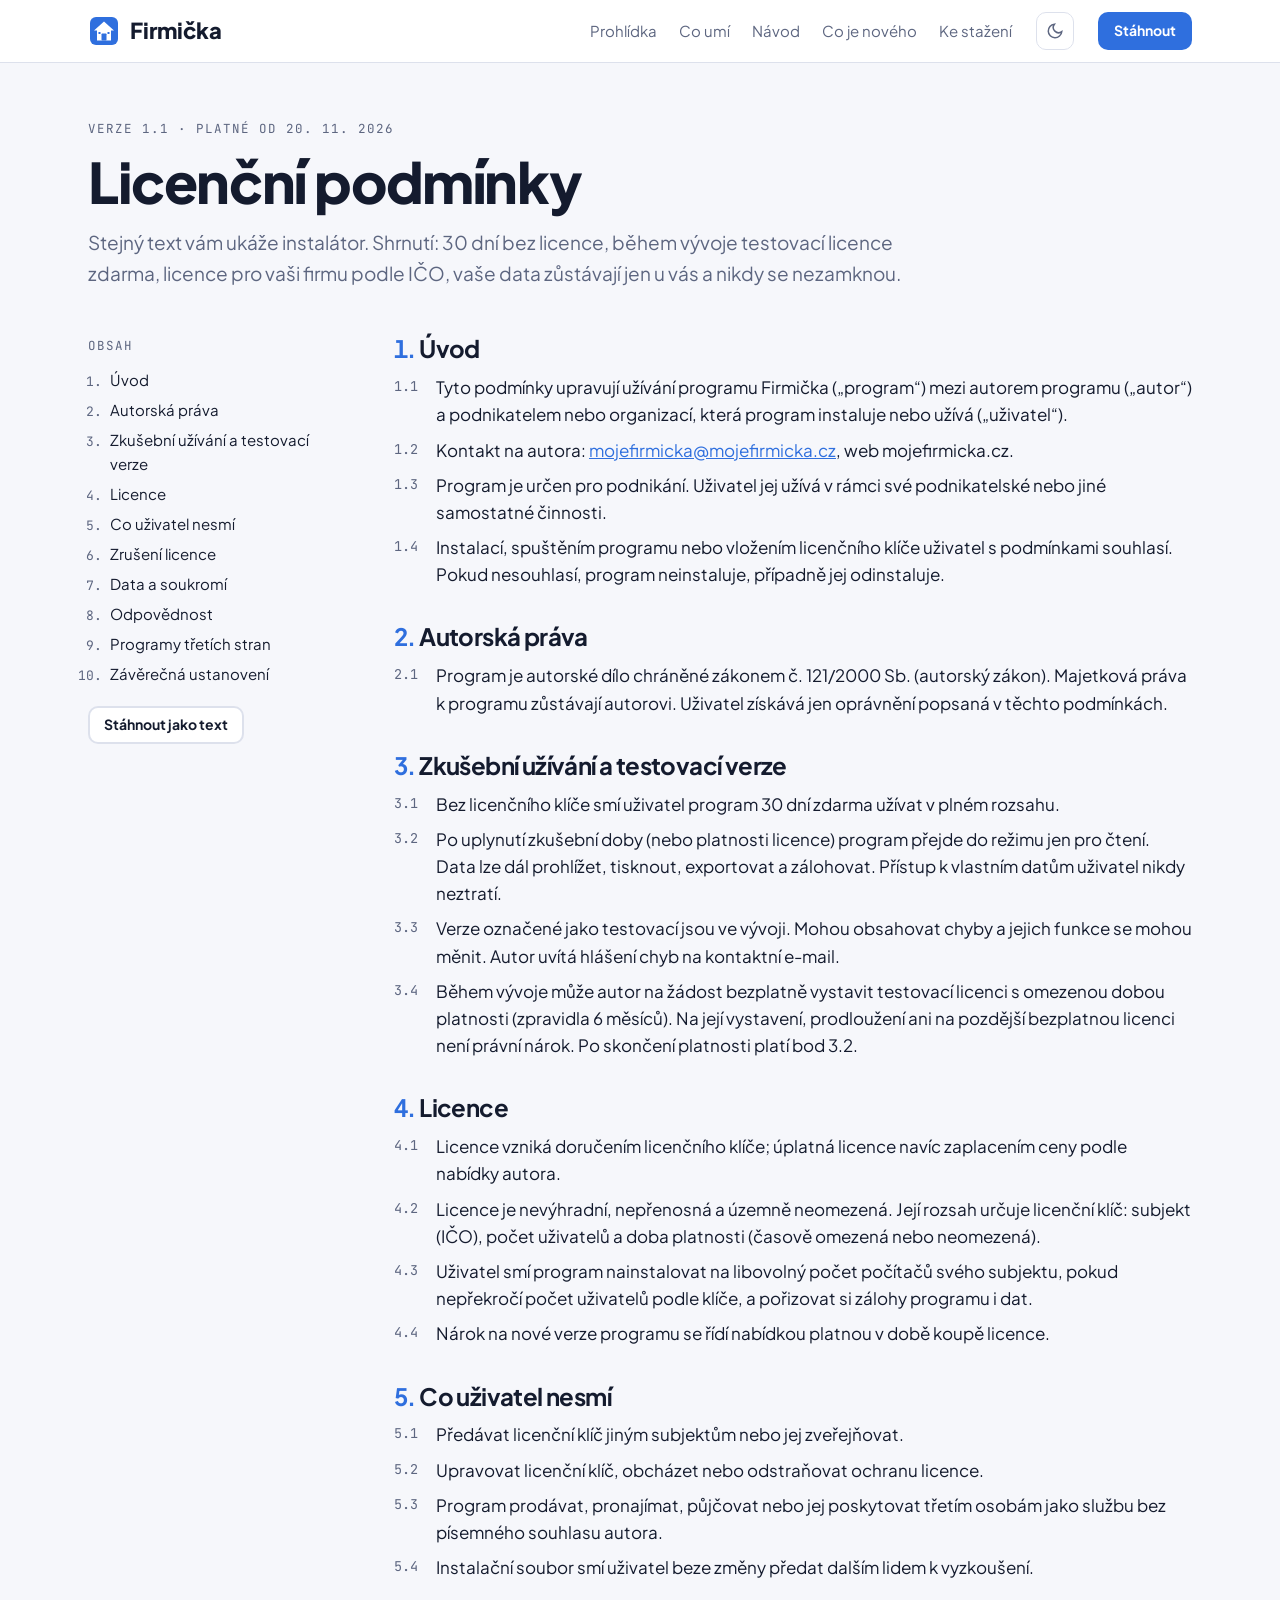
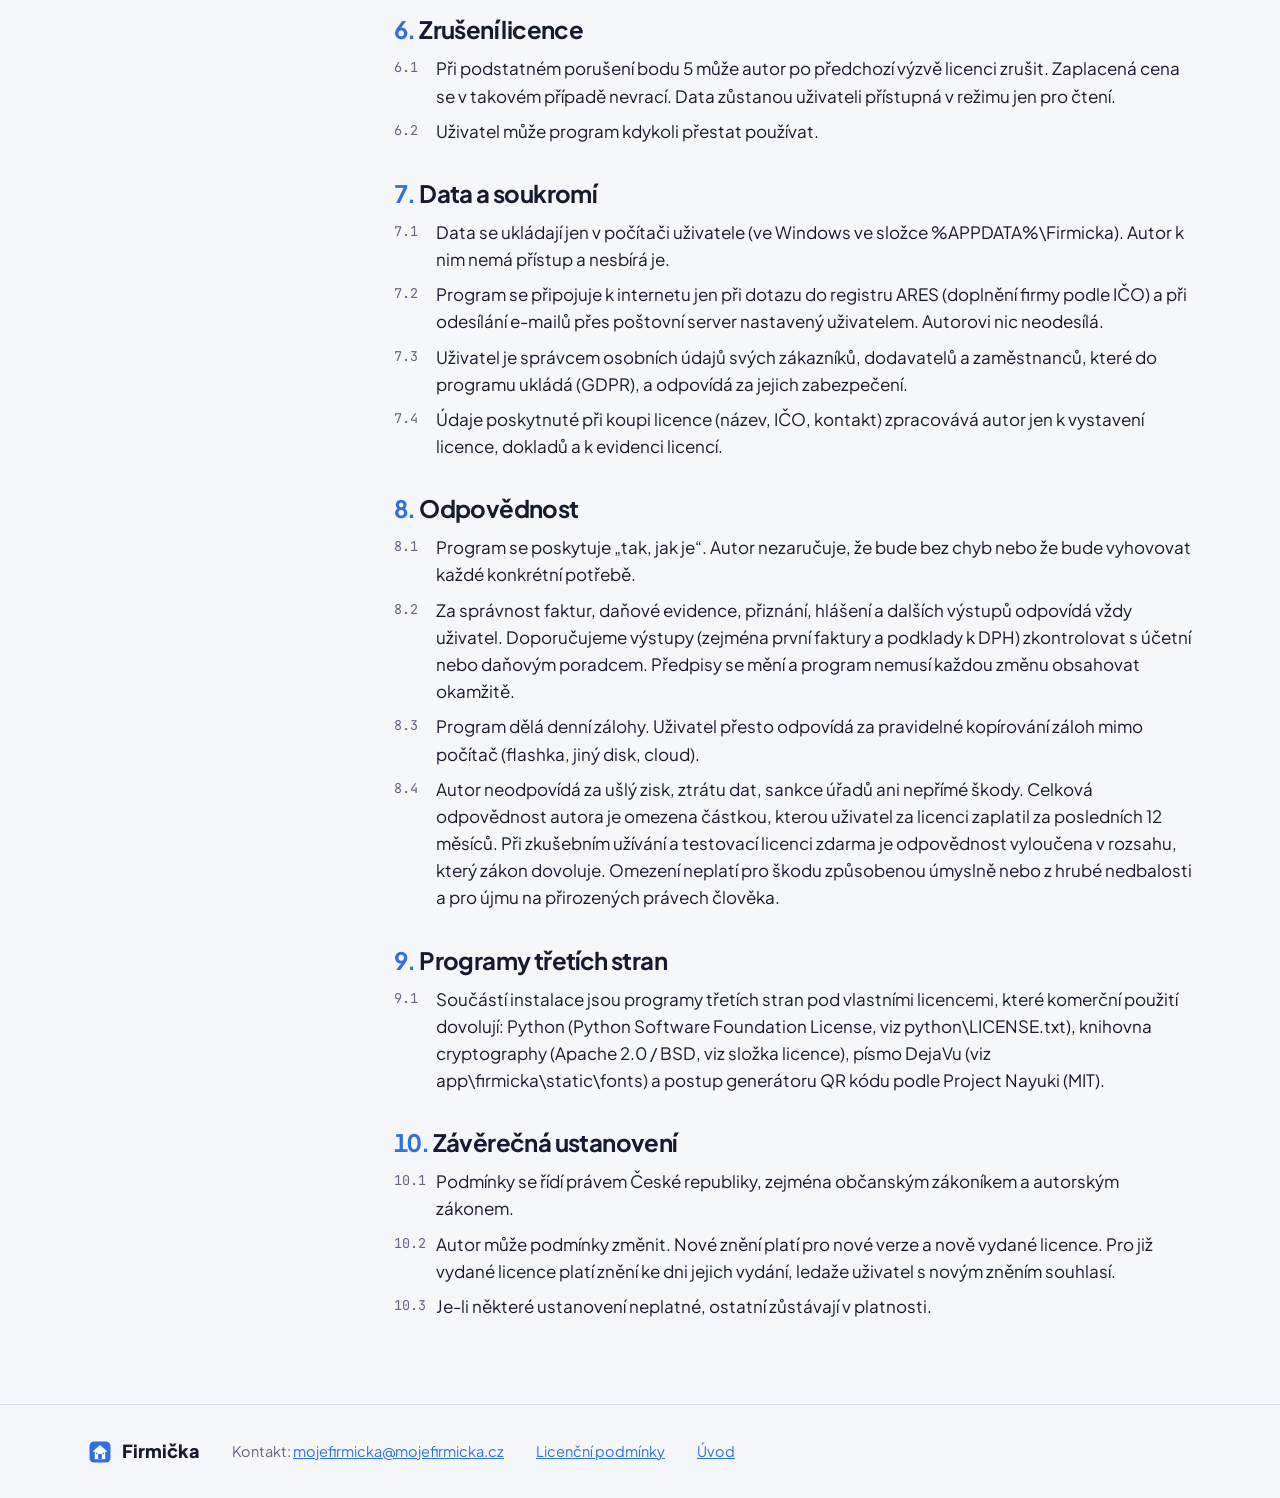
==== commit 422e6600: "Add files via upload" ====
--- a/podminky.html
+++ b/podminky.html
@@ -32,9 +32,9 @@
 <main>
 <section class="page-head">
   <div class="wrap">
-    <p class="eyebrow">Verze 1.0 · platné od 8. 11. 2026</p>
+    <p class="eyebrow">Verze 1.1 · platné od 20. 11. 2026</p>
     <h1>Licenční podmínky</h1>
-    <p class="lead">Stejný text vám ukáže instalátor. Shrnutí: 30 dní zdarma, licence pro vaši firmu podle IČO, vaše data zůstávají jen u vás a nikdy se nezamknou.</p>
+    <p class="lead">Stejný text vám ukáže instalátor. Shrnutí: 30 dní bez licence, během vývoje testovací licence zdarma, licence pro vaši firmu podle IČO, vaše data zůstávají jen u vás a nikdy se nezamknou.</p>
   </div>
 </section>
 <section class="sec" style="padding-top:40px">
@@ -55,9 +55,10 @@
 <p><span class="num">3.1</span><span>Bez licenčního klíče smí uživatel program 30 dní zdarma užívat v plném rozsahu.</span></p>
 <p><span class="num">3.2</span><span>Po uplynutí zkušební doby (nebo platnosti licence) program přejde do režimu jen pro čtení. Data lze dál prohlížet, tisknout, exportovat a zálohovat. Přístup k vlastním datům uživatel nikdy neztratí.</span></p>
 <p><span class="num">3.3</span><span>Verze označené jako testovací jsou ve vývoji. Mohou obsahovat chyby a jejich funkce se mohou měnit. Autor uvítá hlášení chyb na kontaktní e-mail.</span></p>
+<p><span class="num">3.4</span><span>Během vývoje může autor na žádost bezplatně vystavit testovací licenci s omezenou dobou platnosti (zpravidla 6 měsíců). Na její vystavení, prodloužení ani na pozdější bezplatnou licenci není právní nárok. Po skončení platnosti platí bod 3.2.</span></p>
 </section>
 <section class="clause" id="cl4"><h2><span class="num">4.</span> Licence</h2>
-<p><span class="num">4.1</span><span>Úplatná licence vzniká zaplacením ceny podle nabídky autora a doručením licenčního klíče.</span></p>
+<p><span class="num">4.1</span><span>Licence vzniká doručením licenčního klíče; úplatná licence navíc zaplacením ceny podle nabídky autora.</span></p>
 <p><span class="num">4.2</span><span>Licence je nevýhradní, nepřenosná a územně neomezená. Její rozsah určuje licenční klíč: subjekt (IČO), počet uživatelů a doba platnosti (časově omezená nebo neomezená).</span></p>
 <p><span class="num">4.3</span><span>Uživatel smí program nainstalovat na libovolný počet počítačů svého subjektu, pokud nepřekročí počet uživatelů podle klíče, a pořizovat si zálohy programu i dat.</span></p>
 <p><span class="num">4.4</span><span>Nárok na nové verze programu se řídí nabídkou platnou v době koupě licence.</span></p>
@@ -82,7 +83,7 @@
 <p><span class="num">8.1</span><span>Program se poskytuje „tak, jak je“. Autor nezaručuje, že bude bez chyb nebo že bude vyhovovat každé konkrétní potřebě.</span></p>
 <p><span class="num">8.2</span><span>Za správnost faktur, daňové evidence, přiznání, hlášení a dalších výstupů odpovídá vždy uživatel. Doporučujeme výstupy (zejména první faktury a podklady k DPH) zkontrolovat s účetní nebo daňovým poradcem. Předpisy se mění a program nemusí každou změnu obsahovat okamžitě.</span></p>
 <p><span class="num">8.3</span><span>Program dělá denní zálohy. Uživatel přesto odpovídá za pravidelné kopírování záloh mimo počítač (flashka, jiný disk, cloud).</span></p>
-<p><span class="num">8.4</span><span>Autor neodpovídá za ušlý zisk, ztrátu dat, sankce úřadů ani nepřímé škody. Celková odpovědnost autora je omezena částkou, kterou uživatel za licenci zaplatil za posledních 12 měsíců. Při zkušebním užívání zdarma je odpovědnost vyloučena v rozsahu, který zákon dovoluje. Omezení neplatí pro škodu způsobenou úmyslně nebo z hrubé nedbalosti a pro újmu na přirozených právech člověka.</span></p>
+<p><span class="num">8.4</span><span>Autor neodpovídá za ušlý zisk, ztrátu dat, sankce úřadů ani nepřímé škody. Celková odpovědnost autora je omezena částkou, kterou uživatel za licenci zaplatil za posledních 12 měsíců. Při zkušebním užívání a testovací licenci zdarma je odpovědnost vyloučena v rozsahu, který zákon dovoluje. Omezení neplatí pro škodu způsobenou úmyslně nebo z hrubé nedbalosti a pro újmu na přirozených právech člověka.</span></p>
 </section>
 <section class="clause" id="cl9"><h2><span class="num">9.</span> Programy třetích stran</h2>
 <p><span class="num">9.1</span><span>Součástí instalace jsou programy třetích stran pod vlastními licencemi, které komerční použití dovolují: Python (Python Software Foundation License, viz python\LICENSE.txt), knihovna cryptography (Apache 2.0 / BSD, viz složka licence), písmo DejaVu (viz app\firmicka\static\fonts) a postup generátoru QR kódu podle Project Nayuki (MIT).</span></p>
--- a/fonts.css
+++ b/fonts.css
@@ -1,99 +1,75 @@
-/* Písma: Bricolage Grotesque, Atkinson Hyperlegible, JetBrains Mono (SIL Open Font License 1.1),
-   uložená přímo na webu – stránka nic nenačítá z Google. */
+/* Písma: Plus Jakarta Sans (nadpisy i text) a JetBrains Mono (čísla, popisky), obě SIL Open Font License 1.1
+   (fonts/OFL-plus-jakarta-sans.txt), uložená přímo na webu – stránka nic nenačítá z Google. */
 /* latin-ext */
 @font-face {
-  font-family: 'Atkinson Hyperlegible';
+  font-family: 'Plus Jakarta Sans';
   font-style: normal;
   font-weight: 400;
   font-display: swap;
-  src: url(fonts/atkinson-hyperlegible-latin-ext-0.woff2) format('woff2');
+  src: url(fonts/plus-jakarta-sans-latin-ext-400-normal.woff2) format('woff2');
   unicode-range: U+0100-02BA, U+02BD-02C5, U+02C7-02CC, U+02CE-02D7, U+02DD-02FF, U+0304, U+0308, U+0329, U+1D00-1DBF, U+1E00-1E9F, U+1EF2-1EFF, U+2020, U+20A0-20AB, U+20AD-20C4, U+2113, U+2C60-2C7F, U+A720-A7FF;
 }
 /* latin */
 @font-face {
-  font-family: 'Atkinson Hyperlegible';
+  font-family: 'Plus Jakarta Sans';
   font-style: normal;
   font-weight: 400;
   font-display: swap;
-  src: url(fonts/atkinson-hyperlegible-latin-1.woff2) format('woff2');
+  src: url(fonts/plus-jakarta-sans-latin-400-normal.woff2) format('woff2');
   unicode-range: U+0000-00FF, U+0131, U+0152-0153, U+02BB-02BC, U+02C6, U+02DA, U+02DC, U+0304, U+0308, U+0329, U+2000-206F, U+20AC, U+2122, U+2191, U+2193, U+2212, U+2215, U+FEFF, U+FFFD;
 }
 /* latin-ext */
 @font-face {
-  font-family: 'Atkinson Hyperlegible';
+  font-family: 'Plus Jakarta Sans';
   font-style: normal;
-  font-weight: 700;
+  font-weight: 500;
   font-display: swap;
-  src: url(fonts/atkinson-hyperlegible-latin-ext-2.woff2) format('woff2');
+  src: url(fonts/plus-jakarta-sans-latin-ext-500-normal.woff2) format('woff2');
   unicode-range: U+0100-02BA, U+02BD-02C5, U+02C7-02CC, U+02CE-02D7, U+02DD-02FF, U+0304, U+0308, U+0329, U+1D00-1DBF, U+1E00-1E9F, U+1EF2-1EFF, U+2020, U+20A0-20AB, U+20AD-20C4, U+2113, U+2C60-2C7F, U+A720-A7FF;
 }
 /* latin */
 @font-face {
-  font-family: 'Atkinson Hyperlegible';
+  font-family: 'Plus Jakarta Sans';
   font-style: normal;
-  font-weight: 700;
+  font-weight: 500;
   font-display: swap;
-  src: url(fonts/atkinson-hyperlegible-latin-3.woff2) format('woff2');
+  src: url(fonts/plus-jakarta-sans-latin-500-normal.woff2) format('woff2');
   unicode-range: U+0000-00FF, U+0131, U+0152-0153, U+02BB-02BC, U+02C6, U+02DA, U+02DC, U+0304, U+0308, U+0329, U+2000-206F, U+20AC, U+2122, U+2191, U+2193, U+2212, U+2215, U+FEFF, U+FFFD;
 }
 /* latin-ext */
 @font-face {
-  font-family: 'Bricolage Grotesque';
+  font-family: 'Plus Jakarta Sans';
   font-style: normal;
-  font-weight: 500;
-  font-stretch: 100%;
+  font-weight: 700;
   font-display: swap;
-  src: url(fonts/bricolage-grotesque-latin-ext-4.woff2) format('woff2');
+  src: url(fonts/plus-jakarta-sans-latin-ext-700-normal.woff2) format('woff2');
   unicode-range: U+0100-02BA, U+02BD-02C5, U+02C7-02CC, U+02CE-02D7, U+02DD-02FF, U+0304, U+0308, U+0329, U+1D00-1DBF, U+1E00-1E9F, U+1EF2-1EFF, U+2020, U+20A0-20AB, U+20AD-20C4, U+2113, U+2C60-2C7F, U+A720-A7FF;
 }
 /* latin */
 @font-face {
-  font-family: 'Bricolage Grotesque';
+  font-family: 'Plus Jakarta Sans';
   font-style: normal;
-  font-weight: 500;
-  font-stretch: 100%;
+  font-weight: 700;
   font-display: swap;
-  src: url(fonts/bricolage-grotesque-latin-5.woff2) format('woff2');
+  src: url(fonts/plus-jakarta-sans-latin-700-normal.woff2) format('woff2');
   unicode-range: U+0000-00FF, U+0131, U+0152-0153, U+02BB-02BC, U+02C6, U+02DA, U+02DC, U+0304, U+0308, U+0329, U+2000-206F, U+20AC, U+2122, U+2191, U+2193, U+2212, U+2215, U+FEFF, U+FFFD;
 }
 /* latin-ext */
 @font-face {
-  font-family: 'Bricolage Grotesque';
+  font-family: 'Plus Jakarta Sans';
   font-style: normal;
-  font-weight: 700;
-  font-stretch: 100%;
+  font-weight: 800;
   font-display: swap;
-  src: url(fonts/bricolage-grotesque-latin-ext-4.woff2) format('woff2');
+  src: url(fonts/plus-jakarta-sans-latin-ext-800-normal.woff2) format('woff2');
   unicode-range: U+0100-02BA, U+02BD-02C5, U+02C7-02CC, U+02CE-02D7, U+02DD-02FF, U+0304, U+0308, U+0329, U+1D00-1DBF, U+1E00-1E9F, U+1EF2-1EFF, U+2020, U+20A0-20AB, U+20AD-20C4, U+2113, U+2C60-2C7F, U+A720-A7FF;
 }
 /* latin */
 @font-face {
-  font-family: 'Bricolage Grotesque';
-  font-style: normal;
-  font-weight: 700;
-  font-stretch: 100%;
-  font-display: swap;
-  src: url(fonts/bricolage-grotesque-latin-5.woff2) format('woff2');
-  unicode-range: U+0000-00FF, U+0131, U+0152-0153, U+02BB-02BC, U+02C6, U+02DA, U+02DC, U+0304, U+0308, U+0329, U+2000-206F, U+20AC, U+2122, U+2191, U+2193, U+2212, U+2215, U+FEFF, U+FFFD;
-}
-/* latin-ext */
-@font-face {
-  font-family: 'Bricolage Grotesque';
+  font-family: 'Plus Jakarta Sans';
   font-style: normal;
   font-weight: 800;
-  font-stretch: 100%;
   font-display: swap;
-  src: url(fonts/bricolage-grotesque-latin-ext-4.woff2) format('woff2');
-  unicode-range: U+0100-02BA, U+02BD-02C5, U+02C7-02CC, U+02CE-02D7, U+02DD-02FF, U+0304, U+0308, U+0329, U+1D00-1DBF, U+1E00-1E9F, U+1EF2-1EFF, U+2020, U+20A0-20AB, U+20AD-20C4, U+2113, U+2C60-2C7F, U+A720-A7FF;
-}
-/* latin */
-@font-face {
-  font-family: 'Bricolage Grotesque';
-  font-style: normal;
-  font-weight: 800;
-  font-stretch: 100%;
-  font-display: swap;
-  src: url(fonts/bricolage-grotesque-latin-5.woff2) format('woff2');
+  src: url(fonts/plus-jakarta-sans-latin-800-normal.woff2) format('woff2');
   unicode-range: U+0000-00FF, U+0131, U+0152-0153, U+02BB-02BC, U+02C6, U+02DA, U+02DC, U+0304, U+0308, U+0329, U+2000-206F, U+20AC, U+2122, U+2191, U+2193, U+2212, U+2215, U+FEFF, U+FFFD;
 }
 /* latin-ext */
--- a/styles.css
+++ b/styles.css
@@ -4,8 +4,8 @@
   --blue: #2f6fde; --blue-deep: #1d4fb0; --blue-wash: #e8effc; --stamp: #c8402f; --ok: #1f8a4c; --warn-wash: #fff4dc;
   --on-blue: #ffffff;
   --shadow: 0 1px 0 var(--line), 0 30px 60px -32px rgba(20, 35, 80, .45);
-  --display: "Bricolage Grotesque", "Segoe UI", system-ui, sans-serif;
-  --body: "Atkinson Hyperlegible", "Segoe UI", system-ui, sans-serif;
+  --display: "Plus Jakarta Sans", "Segoe UI", system-ui, sans-serif;
+  --body: "Plus Jakarta Sans", "Segoe UI", system-ui, sans-serif;
   --mono: "JetBrains Mono", ui-monospace, Consolas, monospace;
   color-scheme: light;
 }
@@ -28,7 +28,7 @@
 img { max-width: 100%; display: block; }
 a { color: var(--blue); }
 a:focus-visible, button:focus-visible, summary:focus-visible { outline: 3px solid var(--blue); outline-offset: 3px; border-radius: 6px; }
-h1, h2, h3 { font-family: var(--display); line-height: 1.08; text-wrap: balance; margin: 0; letter-spacing: -0.015em; }
+h1, h2, h3 { font-family: var(--display); line-height: 1.08; text-wrap: balance; margin: 0; letter-spacing: -0.025em; }
 p { margin: 0; }
 .wrap { max-width: 1160px; margin: 0 auto; padding-inline: 16px; }
 @media (min-width: 700px) { .wrap { padding-inline: 28px; } }
@@ -60,7 +60,7 @@
 
 /* hero */
 .hero .wrap { display: grid; grid-template-columns: minmax(0, .9fr) minmax(0, 1.25fr); gap: 52px; align-items: center; padding-block: 64px 80px; }
-.hero h1 { font-size: clamp(38px, 5.4vw, 66px); font-weight: 800; margin-top: 14px; }
+.hero h1 { font-size: clamp(36px, 4.6vw, 58px); font-weight: 800; margin-top: 14px; letter-spacing: -0.03em; }
 .hero h1 em { font-style: normal; color: var(--blue); }
 .hero .lead { font-size: 19px; color: var(--muted); max-width: 36ch; margin-top: 22px; }
 .cta { display: flex; gap: 12px; flex-wrap: wrap; margin-top: 30px; }
@@ -75,7 +75,7 @@
 .win .bar span { margin-left: 10px; font-family: var(--mono); font-size: 11.5px; color: var(--muted); background: var(--sheet); border: 1px solid var(--line); border-radius: 6px; padding: 2px 10px; overflow: hidden; white-space: nowrap; text-overflow: ellipsis; }
 .win img { width: 100%; height: auto; aspect-ratio: 1360 / 850; }
 .hero .win { transform: perspective(1600px) rotateY(-4deg) rotateX(1deg); }
-@media (max-width: 960px) { .hero .win { transform: none; } }
+@media (max-width: 960px) { .hero .win { transform: perspective(1600px) rotateY(-4deg) rotateX(1deg); } }
 .shot-dark { display: none; }
 :root[data-theme="dark"] .shot-light { display: none; }
 :root[data-theme="dark"] .shot-dark { display: block; }
@@ -243,3 +243,66 @@
 .eet-strip .wrap { padding-block: 22px; }
 .eet-strip p { max-width: 80ch; color: var(--muted); }
 .eet-strip b { color: var(--ink); }
+
+/* zpětná vazba – chyby, připomínky, nápady */
+.feedback { display: flex; gap: 24px 40px; align-items: center; justify-content: space-between; flex-wrap: wrap;
+  margin-top: 48px; padding: 28px 32px; border: 1px solid var(--line); border-radius: 16px; background: var(--paper); }
+.feedback > div:first-child { max-width: 640px; display: grid; gap: 8px; }
+.feedback h3 { font-size: 22px; }
+.feedback p { color: var(--muted); }
+.feedback .cta { margin-top: 0; }
+@media (max-width: 640px) { .feedback { padding: 22px 20px; } }
+
+/* úvod: na čem Firmička běží */
+.os { display: flex; flex-wrap: wrap; align-items: center; gap: 10px; margin-top: 26px; }
+.os-lbl { font-family: var(--mono); font-size: 12.5px; letter-spacing: .08em; text-transform: uppercase; color: var(--muted); margin-right: 4px; }
+.os-chip { display: inline-flex; align-items: center; gap: 8px; padding: 9px 14px; border: 1px solid var(--line); border-radius: 12px;
+  background: var(--sheet); color: var(--ink); text-decoration: none; font-size: 15px; transition: border-color .15s; }
+.os-chip:hover { border-color: var(--blue); }
+.os-chip svg { width: 20px; height: 20px; color: var(--blue); flex: none; }
+.os-chip span { color: var(--muted); font-size: 13.5px; }
+@media (max-width: 640px) { .os-lbl { flex-basis: 100%; } .os-chip { padding: 8px 12px; font-size: 14.5px; } }
+
+/* úvod: Firmička na notebooku (obecný notebook, bez loga) */
+.laptop { --lid: #1a1d24; --deck-a: #dfe2e8; --deck-b: #b4b9c3; --deck-n: #9aa0ab; position: relative; margin-inline: 2%; }
+.laptop .lid { position: relative; background: var(--lid); border-radius: 18px 18px 8px 8px; padding: 3.4% 3.2% 3.6%;
+  box-shadow: 0 0 0 1px rgba(0,0,0,.35), 0 30px 60px -20px rgba(20,27,46,.45); }
+.laptop .cam { position: absolute; top: 1.3%; left: 50%; width: 7px; height: 7px; margin-left: -3.5px; border-radius: 50%;
+  background: #3a404c; box-shadow: inset 0 0 0 2px #2a2f38; }
+.laptop .win { border: 0; border-radius: 3px; box-shadow: none; }
+.laptop .win .bar { padding: 6px 10px; }
+.laptop .deck { position: relative; height: 16px; margin: 0 -7%; border-radius: 2px 2px 16px 16px;
+  background: linear-gradient(var(--deck-a), var(--deck-b)); box-shadow: 0 14px 24px -12px rgba(20,27,46,.5); }
+.laptop .deck::before { content: ""; position: absolute; top: 0; left: 50%; width: 16%; height: 6px; transform: translateX(-50%);
+  border-radius: 0 0 8px 8px; background: var(--deck-n); }
+@media (prefers-color-scheme: dark) { :root:not([data-theme="light"]) .laptop { --lid: #0b0d12; --deck-a: #4a505c; --deck-b: #2c313a; --deck-n: #22262e; } }
+:root[data-theme="dark"] .laptop { --lid: #0b0d12; --deck-a: #4a505c; --deck-b: #2c313a; --deck-n: #22262e; }
+@media (max-width: 640px) { .laptop { margin-inline: 5%; } .laptop .lid { border-radius: 12px 12px 6px 6px; } .laptop .deck { height: 10px; margin: 0 -5%; } .laptop .cam { width: 5px; height: 5px; margin-left: -2.5px; } }
+
+/* malý notebook v pravém horním rohu snímku (běží i na Macu / MacBooku) */
+.hero-shot { position: relative; }
+.laptop.mini { position: absolute; top: -41%; right: 1.5%; width: 34%; margin: 0; z-index: 2; }
+.hero { overflow-x: clip; }
+.laptop.mini .lid { border-radius: 9px 9px 4px 4px; padding: 4% 4% 4.5%; }
+.laptop.mini .cam { width: 4px; height: 4px; margin-left: -2px; top: 1.2%; box-shadow: none; }
+.laptop.mini .win { transform: none; animation: none; border-radius: 2px; }
+.laptop.mini .deck { height: 7px; margin: 0 -7%; border-radius: 1px 1px 8px 8px; }
+.laptop.mini .deck::before { height: 3px; border-radius: 0 0 4px 4px; }
+@media (max-width: 960px) { .hero-shot { padding-top: 29%; } .laptop.mini { right: 1.5%; top: 0; } }
+@media (max-width: 640px) { .laptop.mini { width: 36%; margin: 0; top: 0; right: 1.5%; } .laptop.mini .deck { height: 5px; margin: 0 -6%; } }
+
+/* malý notebook: obrazovky programu se střídají (Přehled → Faktura → Pokladna → Docházka → Sklad) */
+.laptop.mini .slides { position: relative; aspect-ratio: 1360 / 850; }
+.laptop.mini .slides img { position: absolute; inset: 0; width: 100%; height: 100%; opacity: 0; animation: slide 16s infinite; }
+.laptop.mini .slides .s1 { opacity: 1; animation-delay: 0s; }
+.laptop.mini .slides .s2 { animation-delay: 3.2s; }
+.laptop.mini .slides .s3 { animation-delay: 6.4s; }
+.laptop.mini .slides .s4 { animation-delay: 9.6s; }
+.laptop.mini .slides .s5 { animation-delay: 12.8s; }
+@keyframes slide { 0% { opacity: 0; } 4% { opacity: 1; } 20% { opacity: 1; } 24% { opacity: 0; } 100% { opacity: 0; } }
+.laptop.mini .slides .s1 { animation-name: slide1; }
+@keyframes slide1 { 0% { opacity: 1; } 20% { opacity: 1; } 24% { opacity: 0; } 96% { opacity: 0; } 100% { opacity: 1; } }
+@media (prefers-reduced-motion: reduce) {
+  .laptop.mini .slides img { animation: none; opacity: 0; }
+  .laptop.mini .slides .s1 { opacity: 1; }
+}
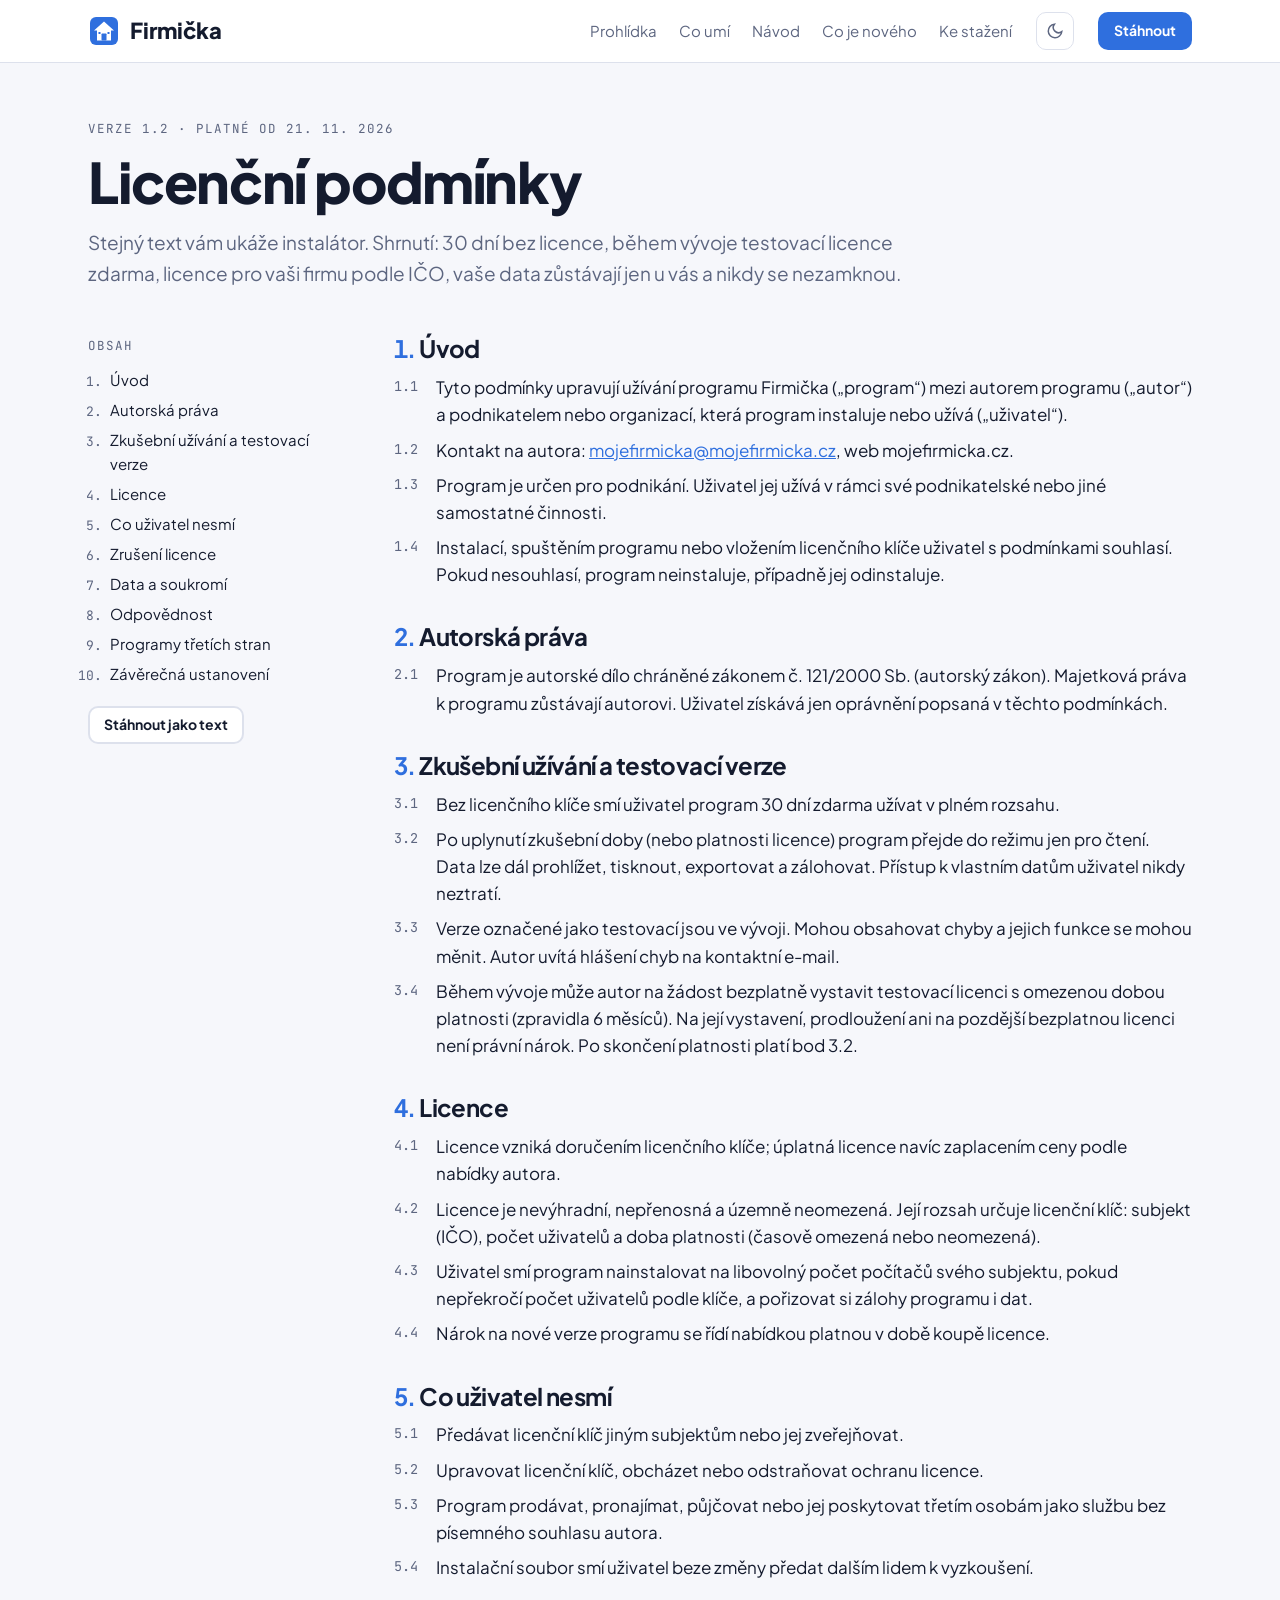
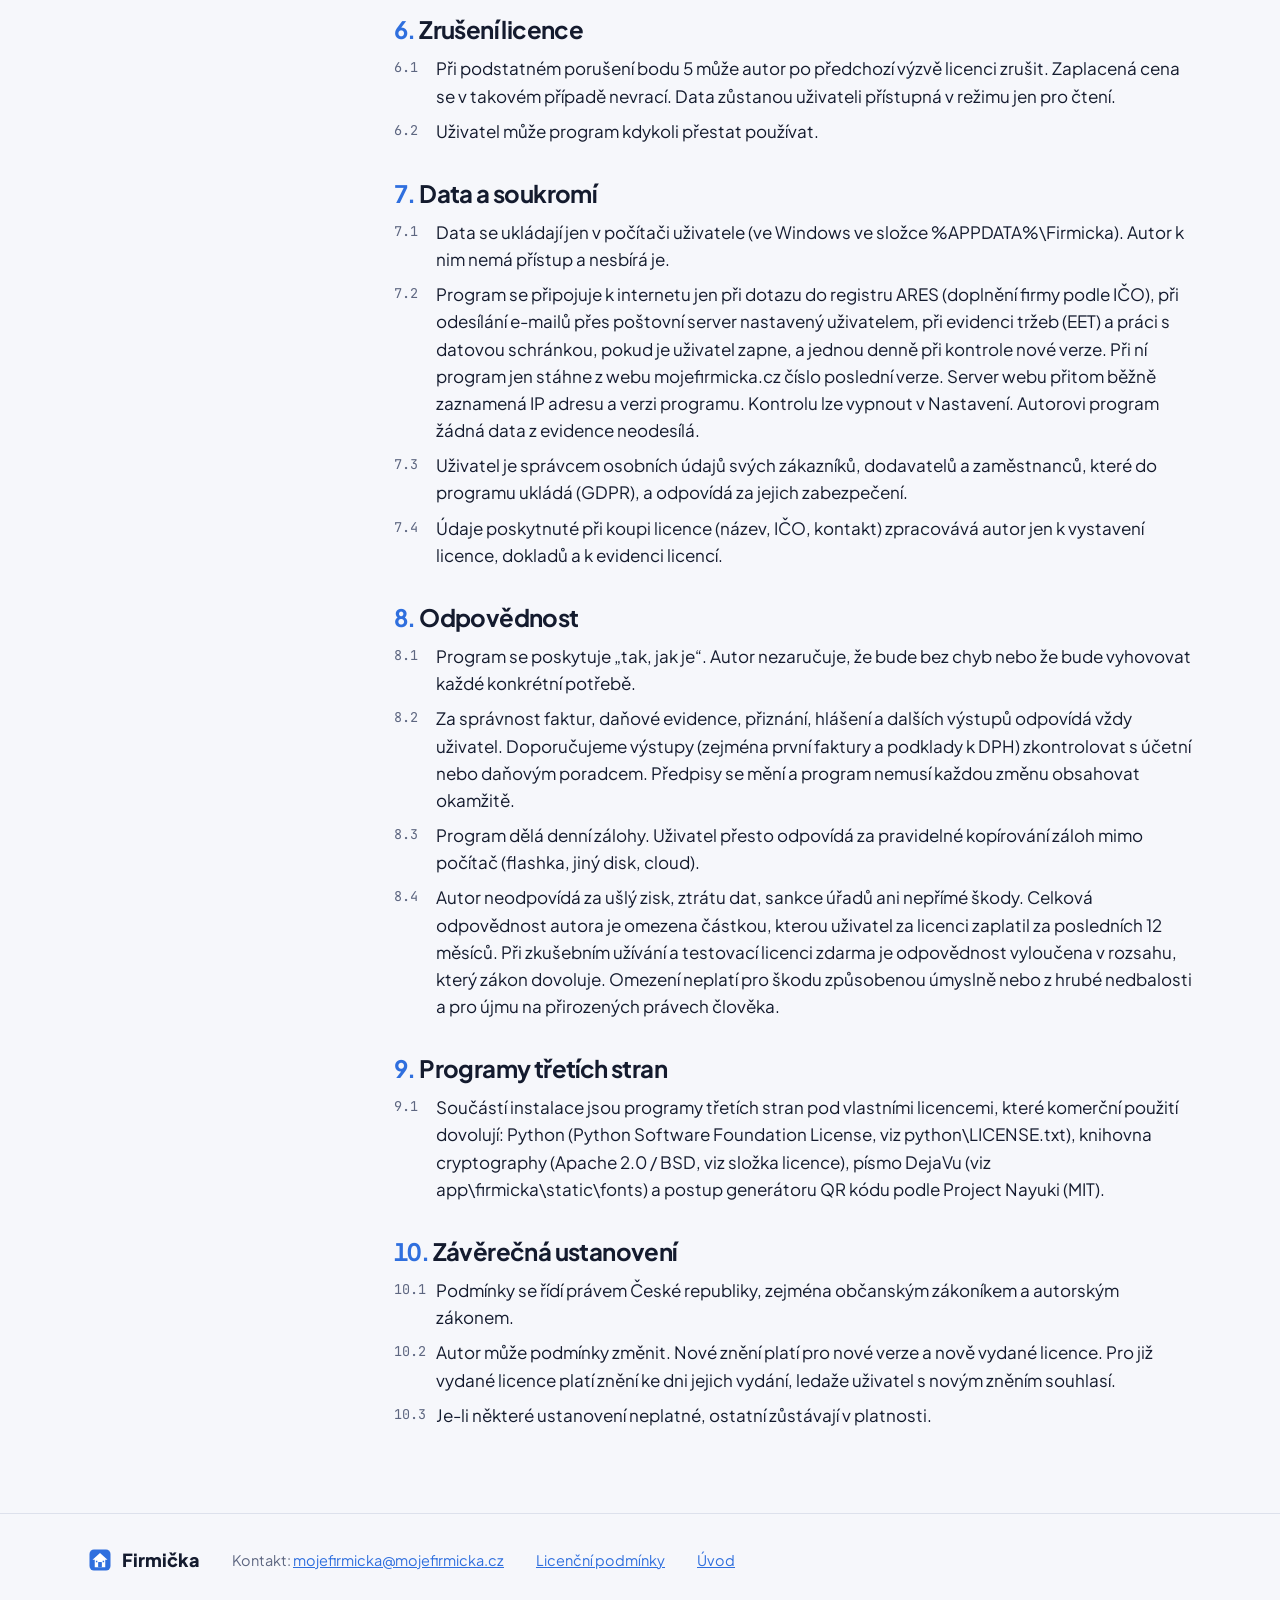
==== commit dd5729a7: "Add files via upload" ====
--- a/podminky.html
+++ b/podminky.html
@@ -3,11 +3,12 @@
 <head>
 <meta charset="utf-8">
 <meta name="viewport" content="width=device-width, initial-scale=1">
+<link rel="canonical" href="https://mojefirmicka.cz/podminky.html">
 <title>Licenční podmínky · Firmička</title>
 <meta name="description" content="Licenční podmínky programu Firmička: zkušební užívání, licence, data a soukromí, odpovědnost.">
 <link rel="icon" href="icon.svg" type="image/svg+xml">
 <link rel="stylesheet" href="fonts.css">
-<link rel="stylesheet" href="styles.css">
+<link rel="stylesheet" href="styles.css?v=20261121b">
 <script>try { var t = localStorage.getItem("theme"); if (t) document.documentElement.dataset.theme = t; } catch (e) {}</script>
 </head>
 <body>
@@ -32,7 +33,7 @@
 <main>
 <section class="page-head">
   <div class="wrap">
-    <p class="eyebrow">Verze 1.1 · platné od 20. 11. 2026</p>
+    <p class="eyebrow">Verze 1.2 · platné od 21. 11. 2026</p>
     <h1>Licenční podmínky</h1>
     <p class="lead">Stejný text vám ukáže instalátor. Shrnutí: 30 dní bez licence, během vývoje testovací licence zdarma, licence pro vaši firmu podle IČO, vaše data zůstávají jen u vás a nikdy se nezamknou.</p>
   </div>
@@ -75,7 +76,7 @@
 </section>
 <section class="clause" id="cl7"><h2><span class="num">7.</span> Data a soukromí</h2>
 <p><span class="num">7.1</span><span>Data se ukládají jen v počítači uživatele (ve Windows ve složce %APPDATA%\Firmicka). Autor k nim nemá přístup a nesbírá je.</span></p>
-<p><span class="num">7.2</span><span>Program se připojuje k internetu jen při dotazu do registru ARES (doplnění firmy podle IČO) a při odesílání e-mailů přes poštovní server nastavený uživatelem. Autorovi nic neodesílá.</span></p>
+<p><span class="num">7.2</span><span>Program se připojuje k internetu jen při dotazu do registru ARES (doplnění firmy podle IČO), při odesílání e-mailů přes poštovní server nastavený uživatelem, při evidenci tržeb (EET) a práci s datovou schránkou, pokud je uživatel zapne, a jednou denně při kontrole nové verze. Při ní program jen stáhne z webu mojefirmicka.cz číslo poslední verze. Server webu přitom běžně zaznamená IP adresu a verzi programu. Kontrolu lze vypnout v Nastavení. Autorovi program žádná data z evidence neodesílá.</span></p>
 <p><span class="num">7.3</span><span>Uživatel je správcem osobních údajů svých zákazníků, dodavatelů a zaměstnanců, které do programu ukládá (GDPR), a odpovídá za jejich zabezpečení.</span></p>
 <p><span class="num">7.4</span><span>Údaje poskytnuté při koupi licence (název, IČO, kontakt) zpracovává autor jen k vystavení licence, dokladů a k evidenci licencí.</span></p>
 </section>
@@ -107,6 +108,6 @@
   </div>
 </footer>
 
-<script src="web.js"></script>
+<script src="web.js?v=20261121b"></script>
 </body>
 </html>
--- a/styles.css
+++ b/styles.css
@@ -60,7 +60,7 @@
 
 /* hero */
 .hero .wrap { display: grid; grid-template-columns: minmax(0, .9fr) minmax(0, 1.25fr); gap: 52px; align-items: center; padding-block: 64px 80px; }
-.hero h1 { font-size: clamp(36px, 4.6vw, 58px); font-weight: 800; margin-top: 14px; letter-spacing: -0.03em; }
+.hero h1 { font-size: clamp(32px, 3.9vw, 50px); font-weight: 800; margin-top: 14px; letter-spacing: -0.03em; }
 .hero h1 em { font-style: normal; color: var(--blue); }
 .hero .lead { font-size: 19px; color: var(--muted); max-width: 36ch; margin-top: 22px; }
 .cta { display: flex; gap: 12px; flex-wrap: wrap; margin-top: 30px; }
@@ -292,8 +292,9 @@
 @media (max-width: 640px) { .laptop.mini { width: 36%; margin: 0; top: 0; right: 1.5%; } .laptop.mini .deck { height: 5px; margin: 0 -6%; } }
 
 /* malý notebook: obrazovky programu se střídají (Přehled → Faktura → Pokladna → Docházka → Sklad) */
-.laptop.mini .slides { position: relative; aspect-ratio: 1360 / 850; }
-.laptop.mini .slides img { position: absolute; inset: 0; width: 100%; height: 100%; opacity: 0; animation: slide 16s infinite; }
+.laptop.mini .slides { position: relative; height: 0; padding-top: 62.5%; }   /* 1360 × 850, i pro starší Safari */
+.laptop.mini .slides img { position: absolute; top: 0; left: 0; width: 100%; height: 100%; opacity: 0;
+  -webkit-animation: slide 16s infinite; animation: slide 16s infinite; }
 .laptop.mini .slides .s1 { opacity: 1; animation-delay: 0s; }
 .laptop.mini .slides .s2 { animation-delay: 3.2s; }
 .laptop.mini .slides .s3 { animation-delay: 6.4s; }
@@ -302,7 +303,19 @@
 @keyframes slide { 0% { opacity: 0; } 4% { opacity: 1; } 20% { opacity: 1; } 24% { opacity: 0; } 100% { opacity: 0; } }
 .laptop.mini .slides .s1 { animation-name: slide1; }
 @keyframes slide1 { 0% { opacity: 1; } 20% { opacity: 1; } 24% { opacity: 0; } 96% { opacity: 0; } 100% { opacity: 1; } }
-@media (prefers-reduced-motion: reduce) {
-  .laptop.mini .slides img { animation: none; opacity: 0; }
-  .laptop.mini .slides .s1 { opacity: 1; }
-}
+/* jemné prolínání běží i při „omezit pohyb“ (není to pohyb po obrazovce) */
+
+/* nápověda po kliknutí na stažení – šipka ke stahování prohlížeče */
+.dlhint { position: fixed; top: 6px; right: 14px; z-index: 100; display: flex; flex-direction: column; align-items: flex-end; max-width: min(380px, calc(100vw - 28px)); animation: dlin .3s ease-out; transition: opacity .5s; }
+.dlhint.dlhint-off { opacity: 0; }
+.dlhint-arrow { width: 64px; height: 64px; color: var(--blue); margin-right: 6px; filter: drop-shadow(0 2px 4px rgba(0,0,0,.25)); animation: dlpoint 1.1s ease-in-out infinite; }
+.dlhint-card { position: relative; background: var(--sheet); color: var(--ink); border: 2px solid var(--blue); border-radius: 14px; padding: 14px 40px 12px 16px; box-shadow: var(--shadow); font-size: 15px; line-height: 1.5; }
+.dlhint-card > b { display: block; font-size: 16px; margin-bottom: 4px; }
+.dlhint-card p { margin: 6px 0 0; }
+.dlhint-why { color: var(--muted); font-size: 14px; }
+.dlhint-x { position: absolute; top: 6px; right: 8px; width: 30px; height: 30px; border: 0; border-radius: 8px; background: transparent; color: var(--muted); font-size: 22px; line-height: 1; cursor: pointer; }
+.dlhint-x:hover { background: var(--blue-wash); color: var(--ink); }
+@keyframes dlpoint { 0%, 100% { transform: translate(0, 0); } 50% { transform: translate(6px, -6px); } }
+@keyframes dlin { from { opacity: 0; transform: translateY(-8px); } to { opacity: 1; transform: none; } }
+@media (prefers-reduced-motion: reduce) { .dlhint, .dlhint-arrow { animation: none; } }
+@media (max-width: 640px) { .dlhint { top: 70px; } .dlhint-arrow { display: none; } }
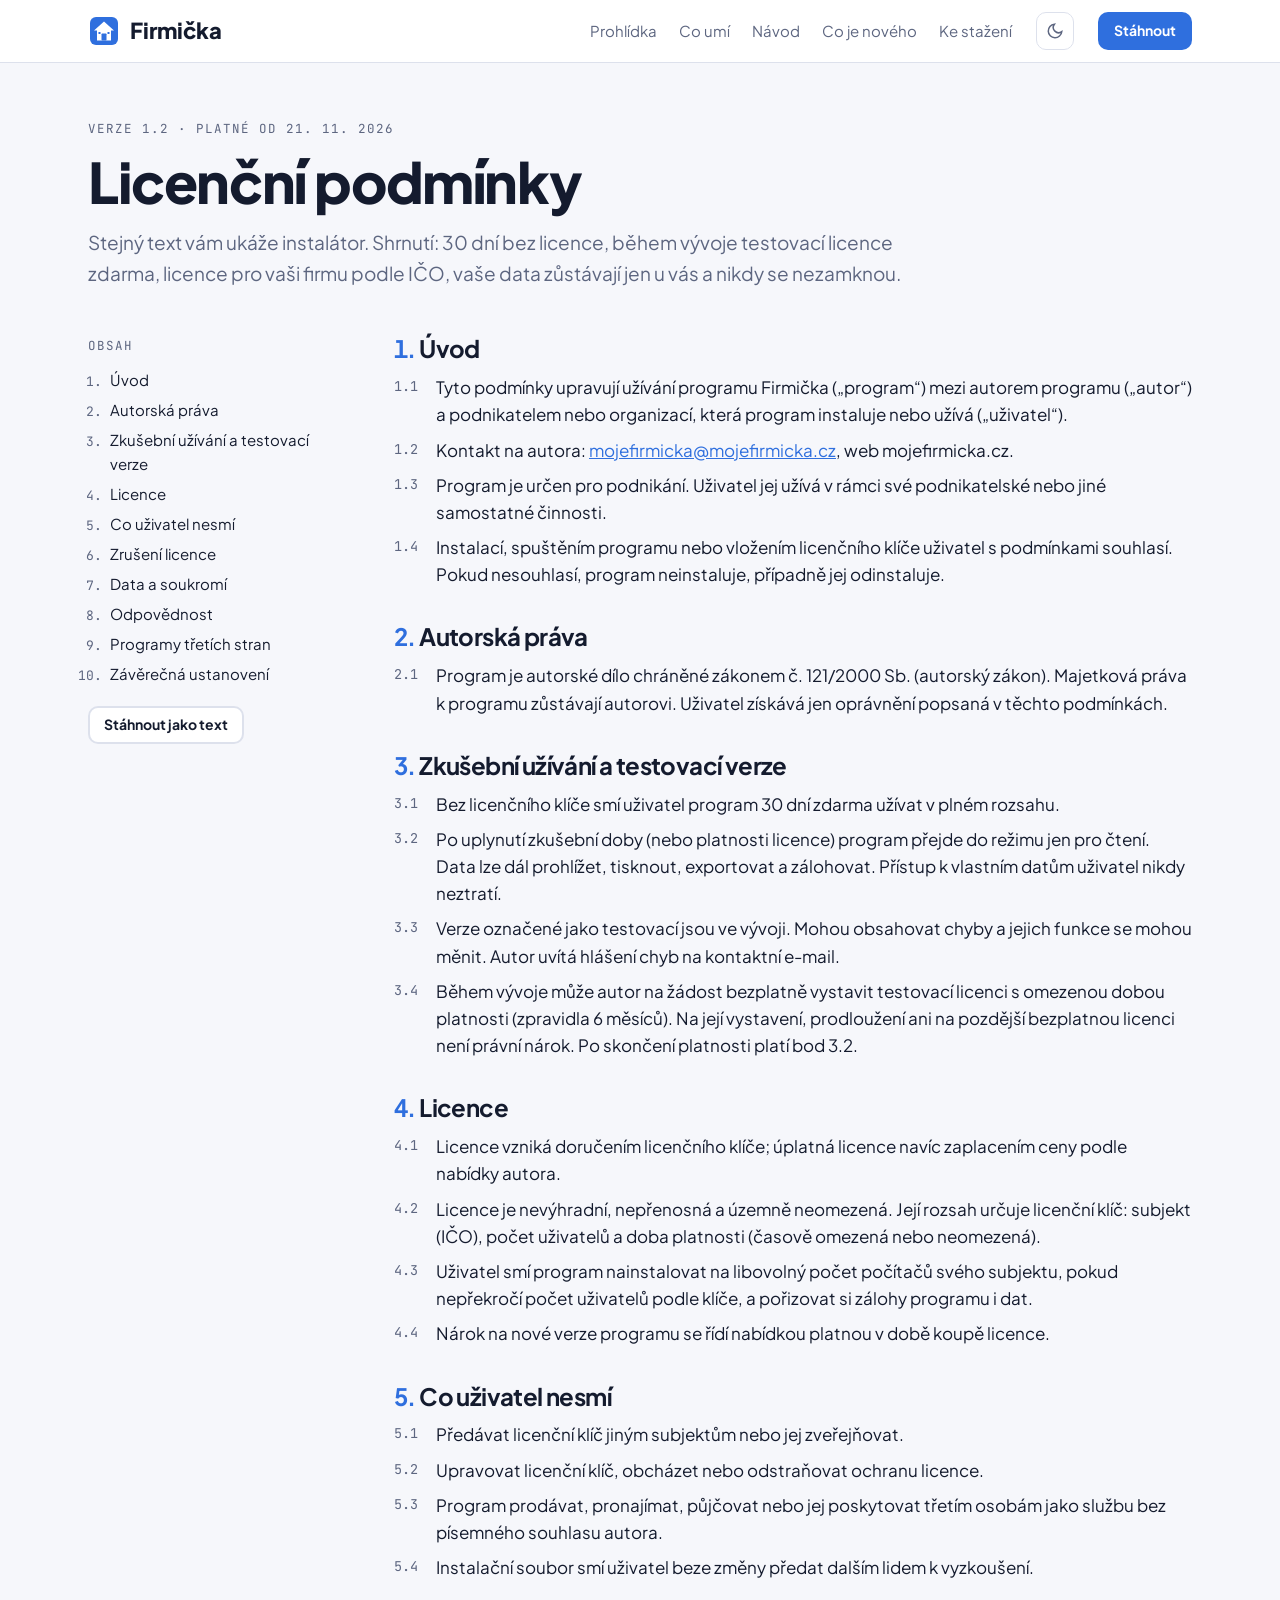
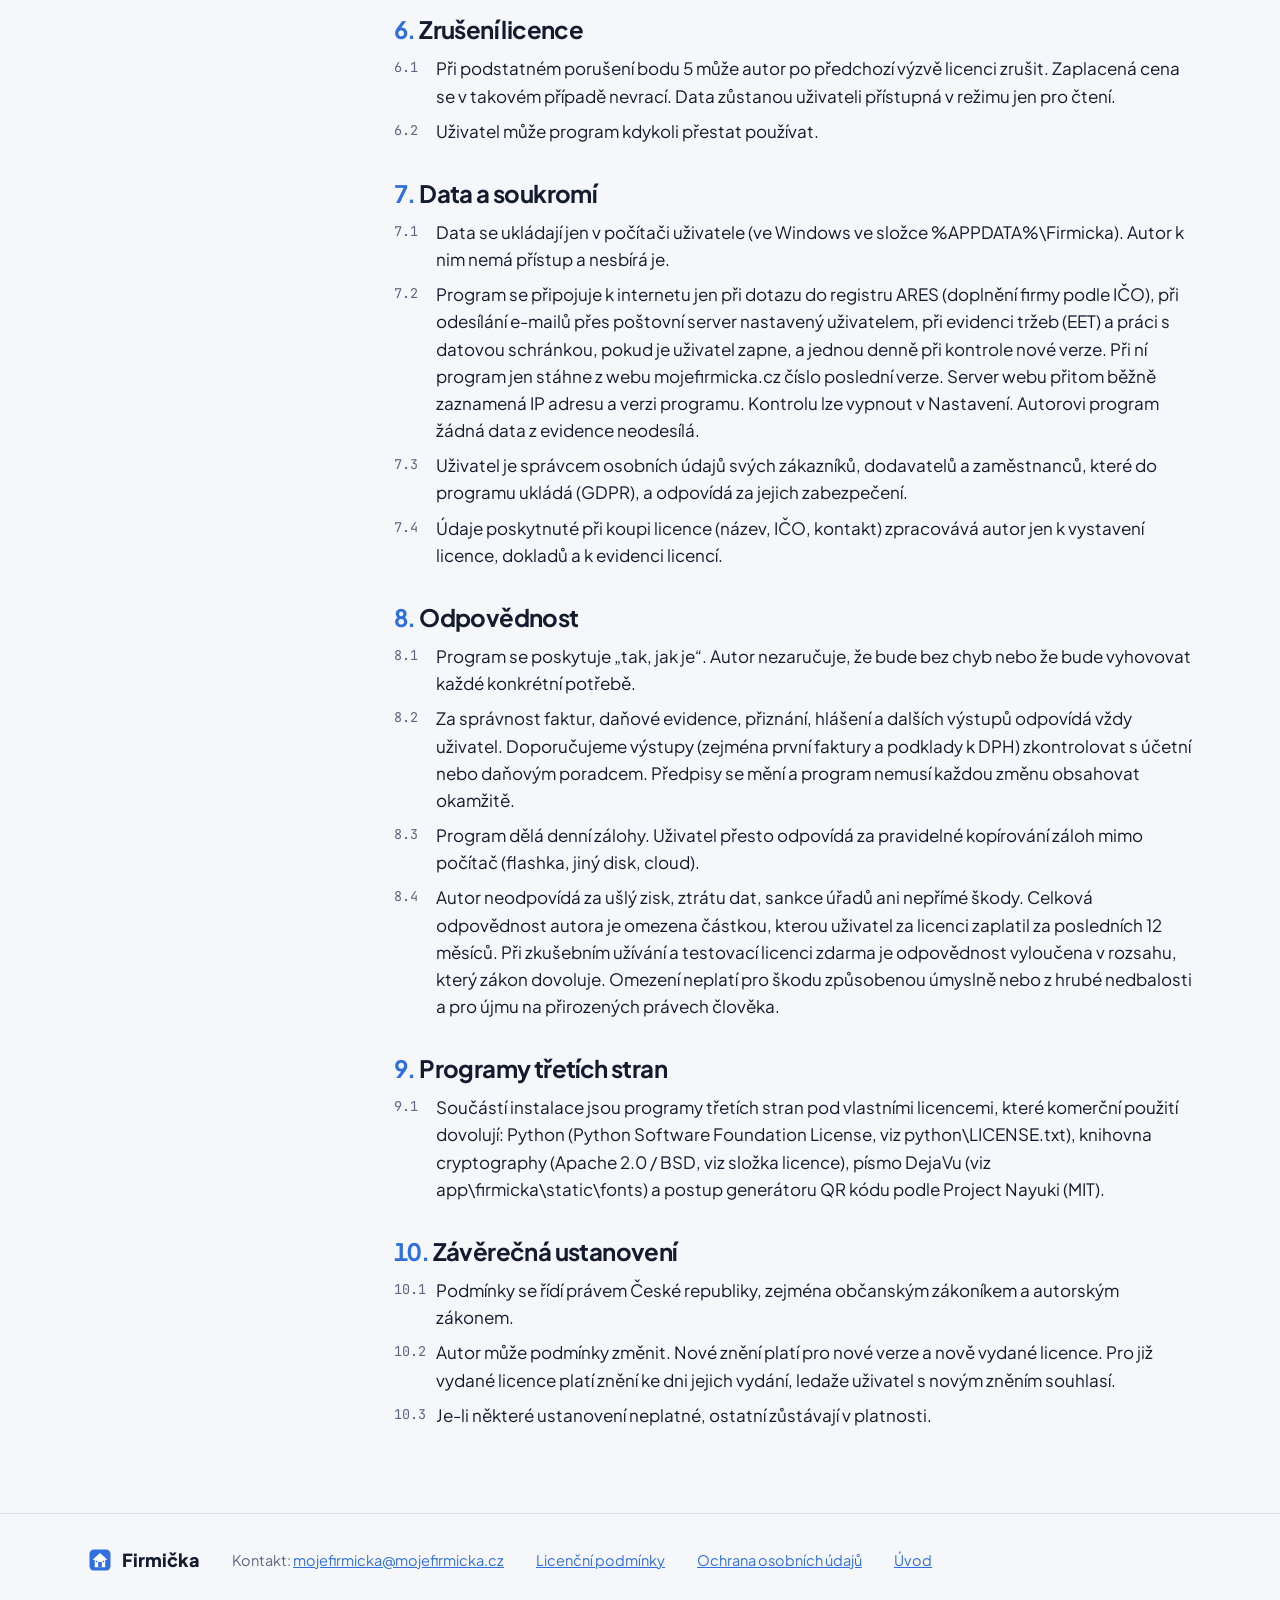
==== commit 50698eeb: "Add files via upload" ====
--- a/podminky.html
+++ b/podminky.html
@@ -104,6 +104,7 @@
     <a class="brand" href="./"><img src="icon.svg" alt="">Firmička</a>
     <span>Kontakt: <a href="mailto:mojefirmicka@mojefirmicka.cz">mojefirmicka@mojefirmicka.cz</a></span>
     <a href="podminky.html">Licenční podmínky</a>
+    <a href="soukromi.html">Ochrana osobních údajů</a>
     <a href="./">Úvod</a>
   </div>
 </footer>
